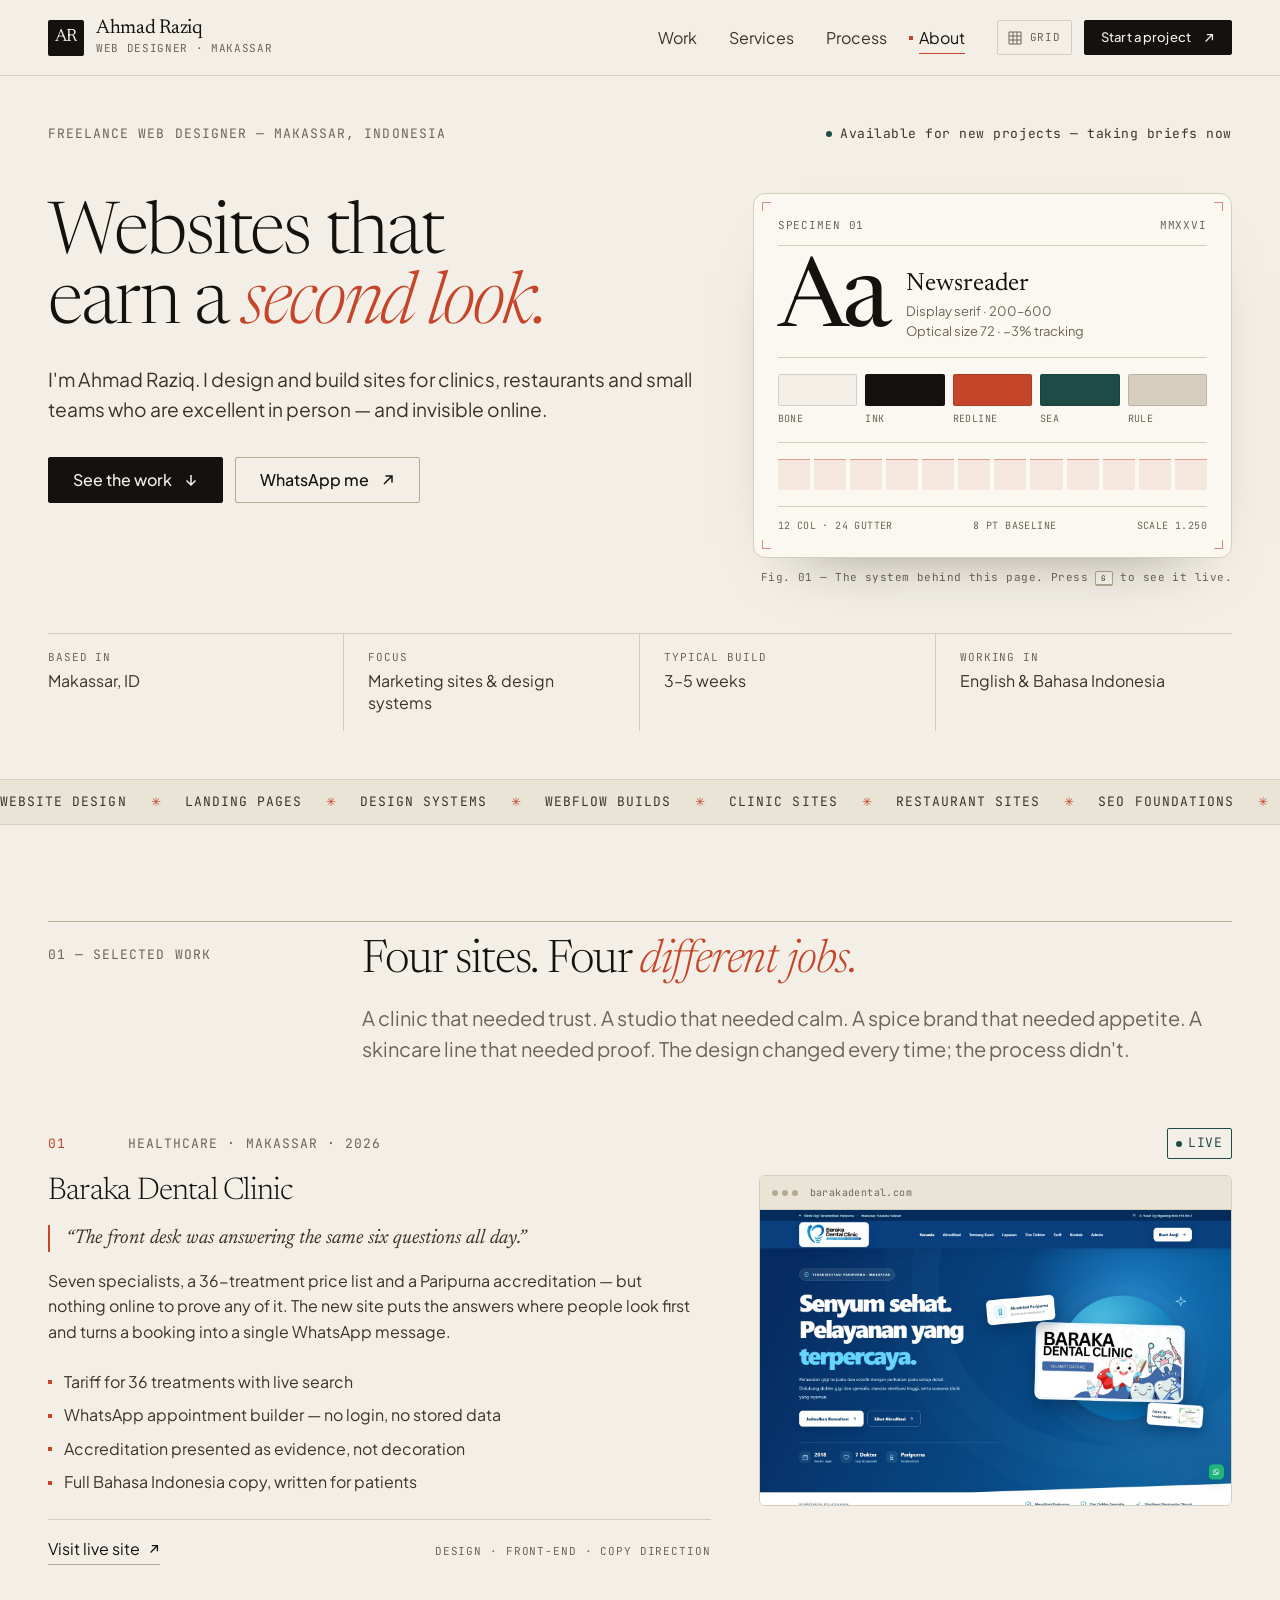
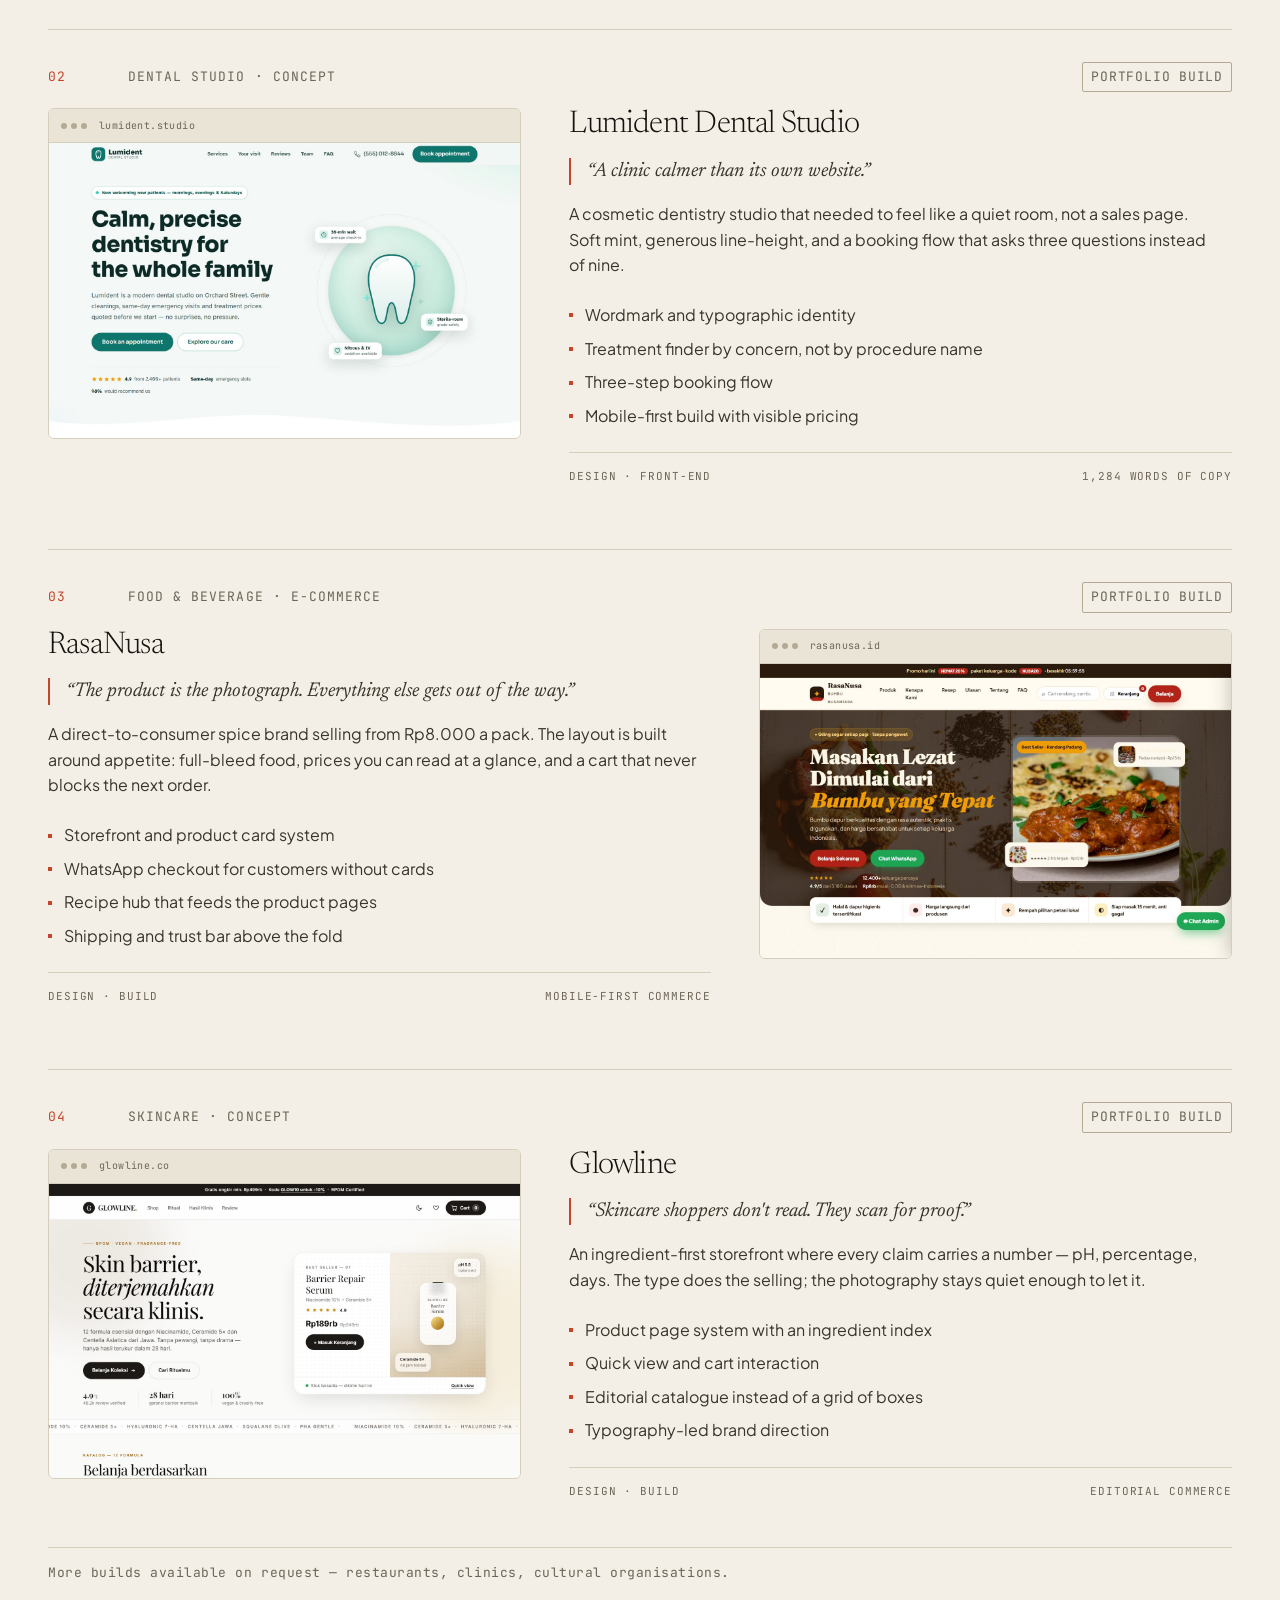
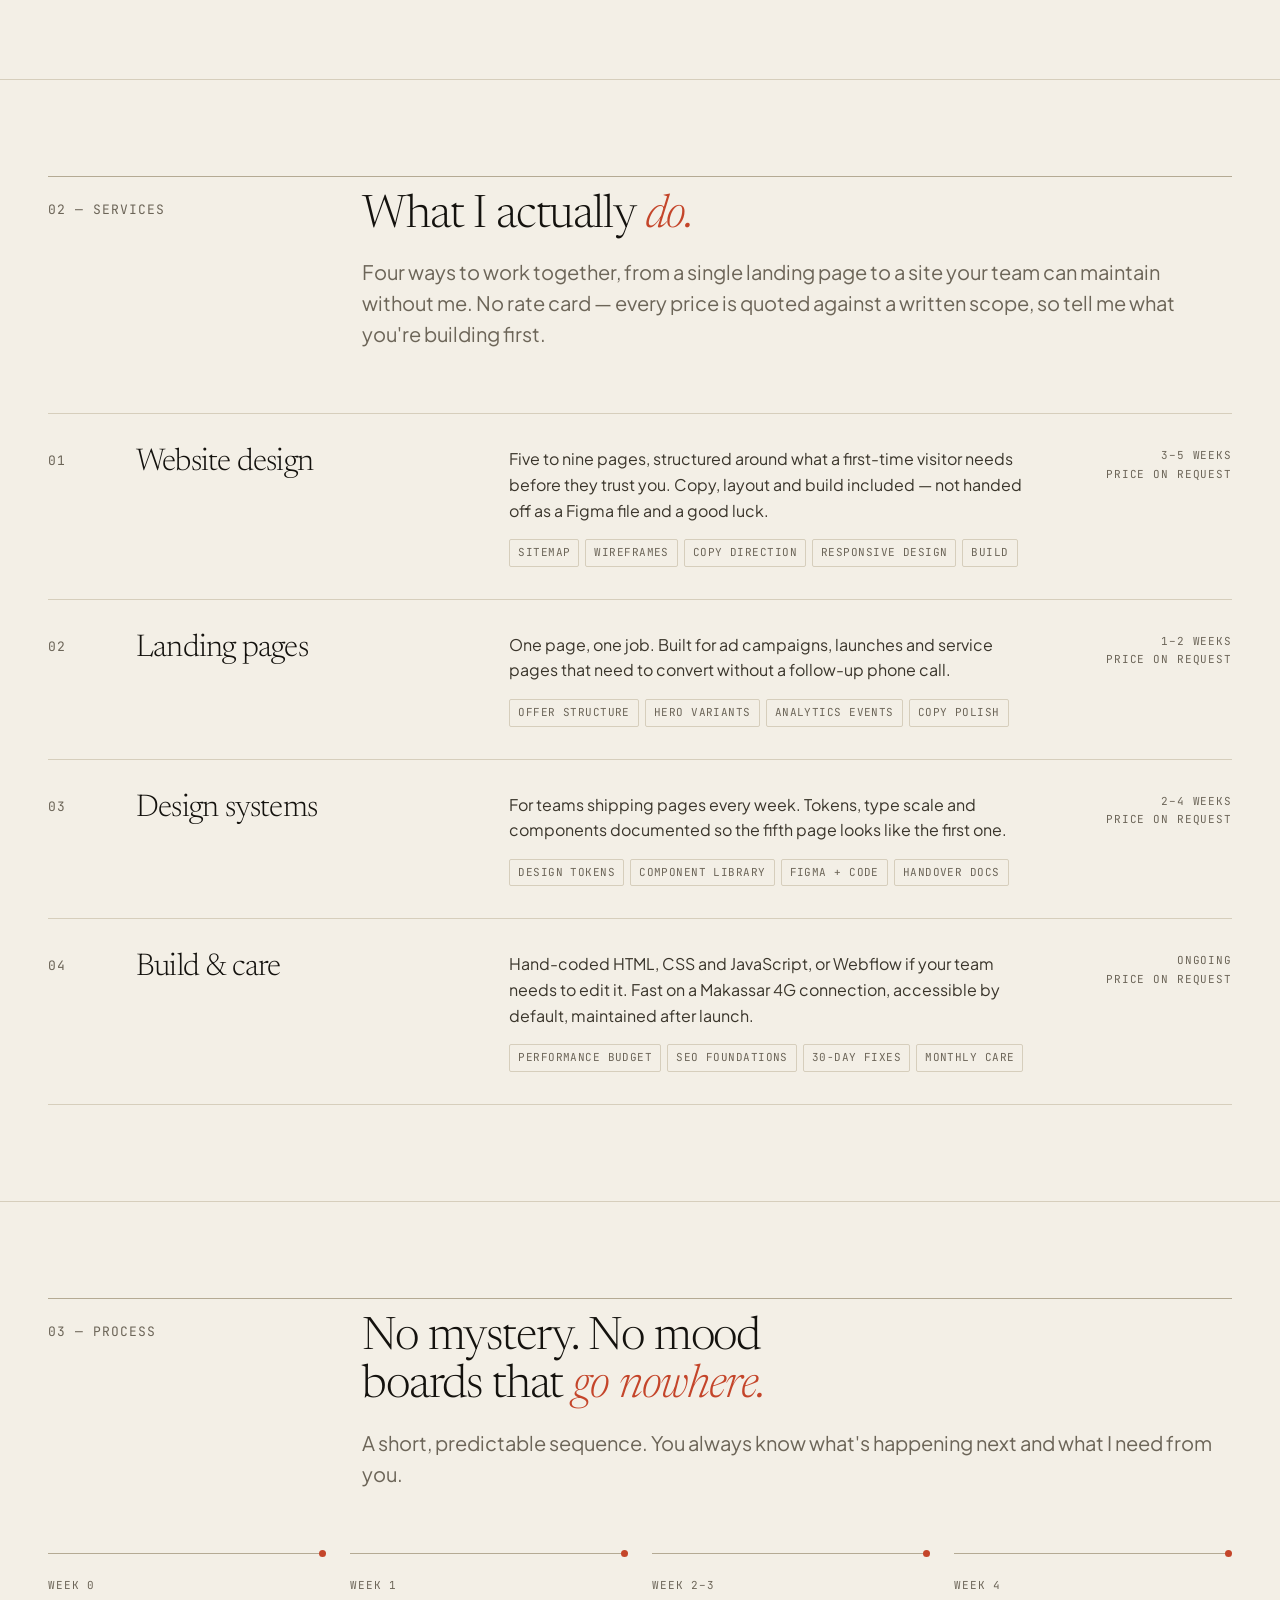
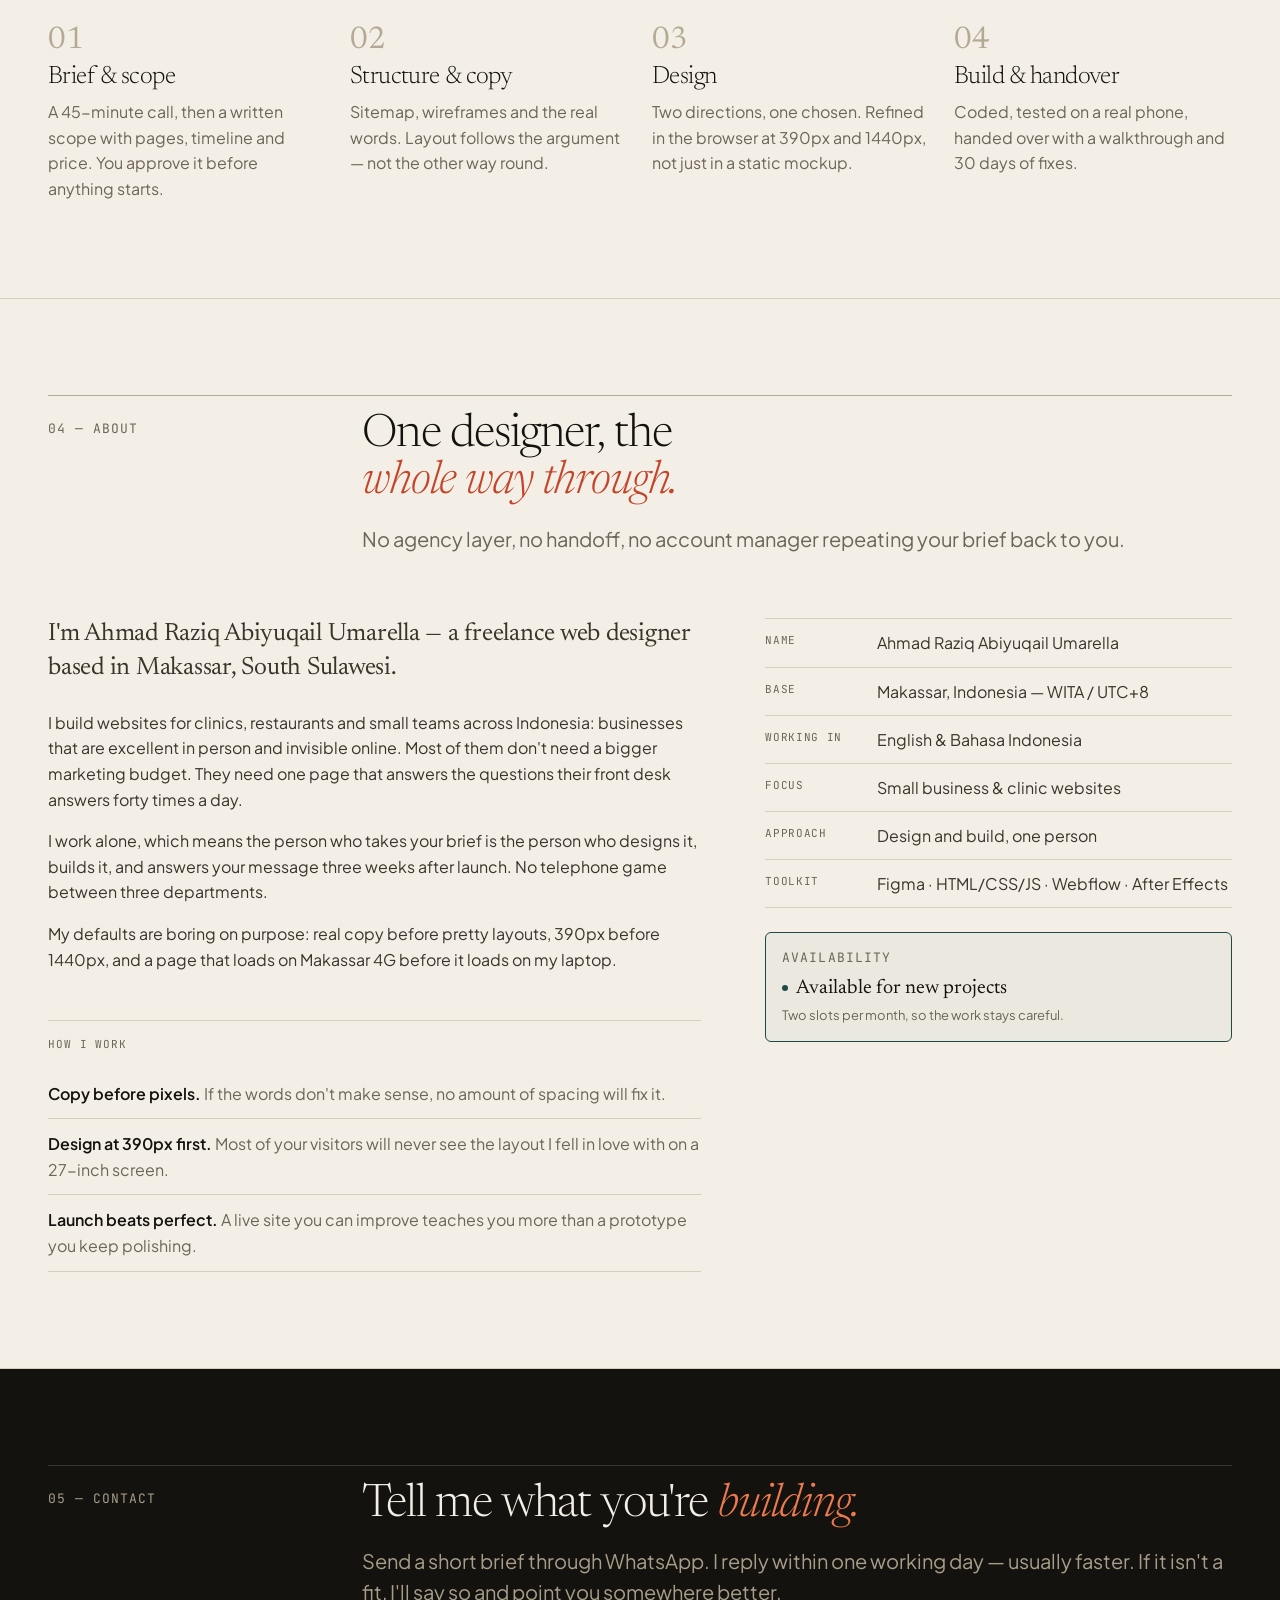
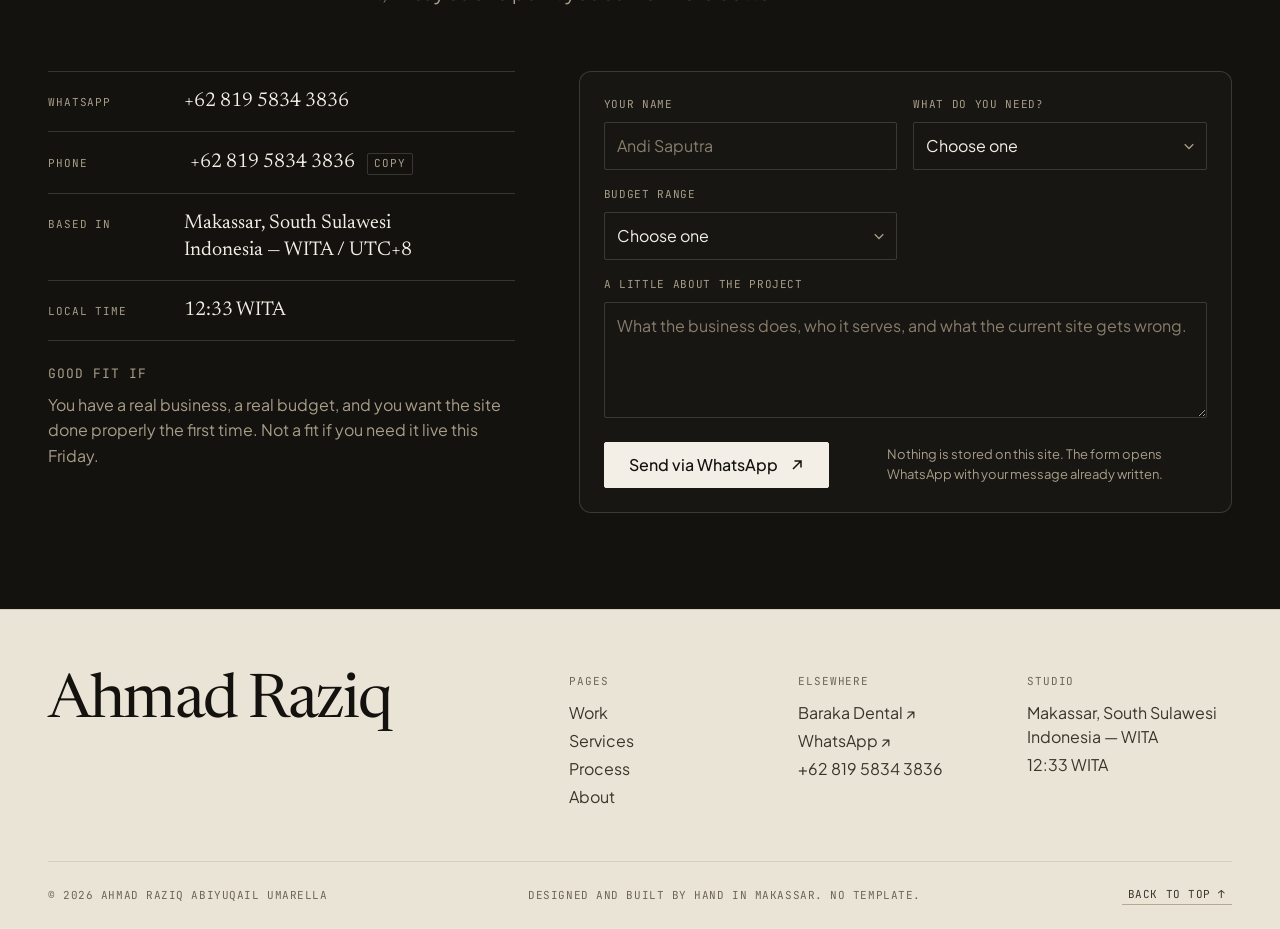
==== index.html @ 5aee5ecf "Portfolio: specimen-sheet site for Ahmad Raziq" ====
<!doctype html>
<html lang="en" class="no-js">
<head>
<meta charset="utf-8">
<meta name="viewport" content="width=device-width, initial-scale=1">
<title>Ahmad Raziq — Freelance Web Designer, Makassar</title>
<meta name="description" content="Ahmad Raziq Abiyuqail Umarella is a freelance web designer in Makassar, Indonesia. Considered websites for clinics, restaurants and small teams — designed and built by one person.">
<meta name="author" content="Ahmad Raziq Abiyuqail Umarella">
<meta name="theme-color" content="#F3EFE6">
<link rel="canonical" href="https://ahmadraziq.design/">

<meta property="og:type" content="website">
<meta property="og:title" content="Ahmad Raziq — Freelance Web Designer, Makassar">
<meta property="og:description" content="Websites that earn a second look. Designed and built in Makassar, Indonesia.">
<meta property="og:image" content="assets/baraka.jpg">
<meta property="og:locale" content="en_US">
<meta name="twitter:card" content="summary_large_image">

<link rel="icon" href="data:image/svg+xml,%3Csvg xmlns='http://www.w3.org/2000/svg' viewBox='0 0 32 32'%3E%3Crect width='32' height='32' fill='%2314120E'/%3E%3Ctext x='16' y='22' font-family='Georgia,serif' font-size='16' fill='%23F3EFE6' text-anchor='middle'%3EAR%3C/text%3E%3C/svg%3E">

<link rel="preconnect" href="https://fonts.googleapis.com">
<link rel="preconnect" href="https://fonts.gstatic.com" crossorigin>
<link href="https://fonts.googleapis.com/css2?family=JetBrains+Mono:wght@400;500&family=Newsreader:ital,opsz,wght@0,6..72,200..600;1,6..72,200..500&family=Plus+Jakarta+Sans:wght@300;400;500;600;700&display=swap" rel="stylesheet">
<link rel="stylesheet" href="styles.css">
<script>document.documentElement.classList.replace('no-js','js');</script>
</head>
<body>

<a class="skip" href="#main">Skip to content</a>

<div class="progress" aria-hidden="true"><span data-progress></span></div>

<header class="site-header" data-header>
  <div class="wrap header__inner">
    <a class="brand" href="#top" aria-label="Ahmad Raziq — back to top">
      <span class="brand__mark" aria-hidden="true">AR</span>
      <span class="brand__text">
        <span class="brand__name">Ahmad Raziq</span>
        <span class="brand__role">Web designer · Makassar</span>
      </span>
    </a>

    <nav class="nav" aria-label="Primary">
      <a href="#work">Work</a>
      <a href="#services">Services</a>
      <a href="#process">Process</a>
      <a href="#about">About</a>
    </nav>

    <div class="header__actions">
      <button class="grid-toggle" type="button" data-grid-toggle aria-pressed="false" title="Show the layout grid (G)">
        <svg width="14" height="14" viewBox="0 0 14 14" aria-hidden="true">
          <path d="M1 1h12v12H1zM5 1v12M9 1v12M1 5h12M1 9h12" fill="none" stroke="currentColor" stroke-width="1"/>
        </svg>
        <span>Grid</span>
      </button>
      <a class="btn btn--sm" href="#contact">Start a project
        <svg class="arw" width="12" height="12" viewBox="0 0 14 14" aria-hidden="true"><path d="M3 11 11 3M4.5 3H11v6.5" fill="none" stroke="currentColor" stroke-width="1.5"/></svg>
      </a>
      <button class="menu-btn" type="button" data-menu-toggle aria-expanded="false" aria-controls="menu">
        <span class="menu-btn__lines" aria-hidden="true"><i></i><i></i></span>
        <span class="menu-btn__label">Menu</span>
      </button>
    </div>
  </div>
</header>

<div class="menu" id="menu" data-menu>
  <div class="menu__inner wrap">
    <p class="mono menu__eyebrow">Navigation</p>
    <nav class="menu__nav" aria-label="Mobile">
      <a href="#work"><span class="mono">01</span>Work</a>
      <a href="#services"><span class="mono">02</span>Services</a>
      <a href="#process"><span class="mono">03</span>Process</a>
      <a href="#about"><span class="mono">04</span>About</a>
      <a href="#contact"><span class="mono">05</span>Contact</a>
    </nav>
    <div class="menu__foot">
      <div>
        <p class="mono">Based in</p>
        <p>Makassar, South Sulawesi<br>Indonesia — WITA / UTC+8</p>
      </div>
      <div>
        <p class="mono">WhatsApp</p>
        <a href="https://wa.me/6281958343836" target="_blank" rel="noopener">+62 819 5834 3836</a>
      </div>
    </div>
  </div>
</div>

<main id="main">

  <!-- HERO -->
  <section class="hero" id="top">
    <div class="wrap">
      <div class="hero__top">
        <p class="mono">Freelance web designer — Makassar, Indonesia</p>
        <p class="status"><span class="status__dot" aria-hidden="true"></span>Available for new projects — taking briefs now</p>
      </div>

      <div class="hero__grid">
        <div class="hero__copy">
          <h1>Websites that earn a <em>second look.</em></h1>
          <p class="lead">I'm Ahmad Raziq. I design and build sites for clinics, restaurants and small teams who are excellent in person — and invisible online.</p>
          <div class="hero__actions">
            <a class="btn" href="#work">See the work
              <svg class="arw" width="14" height="14" viewBox="0 0 14 14" aria-hidden="true"><path d="M7 2v10M2.5 7.5 7 12l4.5-4.5" fill="none" stroke="currentColor" stroke-width="1.5"/></svg>
            </a>
            <a class="btn btn--ghost" href="https://wa.me/6281958343836" target="_blank" rel="noopener">
              WhatsApp me
              <svg class="arw" width="14" height="14" viewBox="0 0 14 14" aria-hidden="true"><path d="M3 11 11 3M4.5 3H11v6.5" fill="none" stroke="currentColor" stroke-width="1.5"/></svg>
            </a>
          </div>
        </div>

        <div class="hero__plate">
          <figure class="plate" aria-label="Type, colour and grid specimen from this page">
            <span class="plate__cross plate__cross--tl" aria-hidden="true"></span>
            <span class="plate__cross plate__cross--tr" aria-hidden="true"></span>
            <span class="plate__cross plate__cross--bl" aria-hidden="true"></span>
            <span class="plate__cross plate__cross--br" aria-hidden="true"></span>

            <div class="plate__head">
              <span class="mono">Specimen 01</span>
              <span class="mono">MMXXVI</span>
            </div>

            <div class="plate__aa">
              <span class="plate__letter" aria-hidden="true">Aa</span>
              <div class="plate__aa-meta">
                <p class="plate__face">Newsreader</p>
                <p class="plate__note">Display serif · 200–600<br>Optical size 72 · −3% tracking</p>
              </div>
            </div>

            <ul class="plate__swatches">
              <li style="--sw:#F3EFE6"><span class="plate__chip"></span><span class="mono">Bone</span></li>
              <li style="--sw:#14120E"><span class="plate__chip"></span><span class="mono">Ink</span></li>
              <li style="--sw:#C4452A"><span class="plate__chip"></span><span class="mono">Redline</span></li>
              <li style="--sw:#1E4B45"><span class="plate__chip"></span><span class="mono">Sea</span></li>
              <li style="--sw:#D6CEBC"><span class="plate__chip"></span><span class="mono">Rule</span></li>
            </ul>

            <div class="plate__grid" aria-hidden="true">
              <i></i><i></i><i></i><i></i><i></i><i></i><i></i><i></i><i></i><i></i><i></i><i></i>
            </div>

            <div class="plate__foot mono">
              <span>12 col · 24 gutter</span>
              <span>8 pt baseline</span>
              <span>Scale 1.250</span>
            </div>
          </figure>
          <p class="plate__caption mono">Fig. 01 — The system behind this page. Press <kbd>G</kbd> to see it live.</p>
        </div>
      </div>

      <dl class="facts">
        <div class="fact"><dt class="mono">Based in</dt><dd>Makassar, ID</dd></div>
        <div class="fact"><dt class="mono">Focus</dt><dd>Marketing sites &amp; design systems</dd></div>
        <div class="fact"><dt class="mono">Typical build</dt><dd>3–5 weeks</dd></div>
        <div class="fact"><dt class="mono">Working in</dt><dd>English &amp; Bahasa Indonesia</dd></div>
      </dl>
    </div>
  </section>

  <!-- TICKER -->
  <div class="ticker" aria-hidden="true">
    <div class="ticker__track">
      <span class="ticker__group">
        <i>Website design</i><b>✳</b><i>Landing pages</i><b>✳</b><i>Design systems</i><b>✳</b><i>Webflow builds</i><b>✳</b><i>Clinic sites</i><b>✳</b><i>Restaurant sites</i><b>✳</b><i>SEO foundations</i><b>✳</b><i>Copy direction</i><b>✳</b>
      </span>
      <span class="ticker__group">
        <i>Website design</i><b>✳</b><i>Landing pages</i><b>✳</b><i>Design systems</i><b>✳</b><i>Webflow builds</i><b>✳</b><i>Clinic sites</i><b>✳</b><i>Restaurant sites</i><b>✳</b><i>SEO foundations</i><b>✳</b><i>Copy direction</i><b>✳</b>
      </span>
    </div>
  </div>

  <!-- WORK -->
  <section class="sec" id="work">
    <div class="wrap">
      <header class="sec-head" data-reveal>
        <p class="mono sec-head__label">01 — Selected work</p>
        <div class="sec-head__body">
          <h2>Four sites. Four <em>different jobs.</em></h2>
          <p class="lead lead--sm">A clinic that needed trust. A studio that needed calm. A spice brand that needed appetite. A skincare line that needed proof. The design changed every time; the process didn't.</p>
        </div>
      </header>

      <div class="cases">

        <article class="case" data-reveal>
          <div class="case__meta">
            <span class="mono">01</span>
            <span class="mono">Healthcare · Makassar · 2026</span>
            <span class="chip chip--live">Live</span>
          </div>
          <div class="case__body">
            <div class="case__text">
              <h3>Baraka Dental Clinic</h3>
              <p class="case__hook">“The front desk was answering the same six questions all day.”</p>
              <p>Seven specialists, a 36-treatment price list and a Paripurna accreditation — but nothing online to prove any of it. The new site puts the answers where people look first and turns a booking into a single WhatsApp message.</p>
              <ul class="deliverables">
                <li>Tariff for 36 treatments with live search</li>
                <li>WhatsApp appointment builder — no login, no stored data</li>
                <li>Accreditation presented as evidence, not decoration</li>
                <li>Full Bahasa Indonesia copy, written for patients</li>
              </ul>
              <div class="case__foot">
                <a class="link" href="https://barakadental.com" target="_blank" rel="noopener">Visit live site
                  <svg class="arw" width="12" height="12" viewBox="0 0 14 14" aria-hidden="true"><path d="M3 11 11 3M4.5 3H11v6.5" fill="none" stroke="currentColor" stroke-width="1.5"/></svg>
                </a>
                <span class="mono">Design · Front-end · Copy direction</span>
              </div>
            </div>
            <figure class="frame">
              <div class="frame__bar" aria-hidden="true">
                <span class="frame__dots"><i></i><i></i><i></i></span>
                <span class="frame__url mono">barakadental.com</span>
              </div>
              <img src="assets/baraka.jpg" width="1440" height="900" alt="Homepage of Baraka Dental Clinic: deep blue hero with the headline 'Senyum sehat. Pelayanan yang terpercaya.'" loading="eager" decoding="async">
            </figure>
          </div>
        </article>

        <article class="case case--flip" data-reveal>
          <div class="case__meta">
            <span class="mono">02</span>
            <span class="mono">Dental studio · Concept</span>
            <span class="chip">Portfolio build</span>
          </div>
          <div class="case__body">
            <div class="case__text">
              <h3>Lumident Dental Studio</h3>
              <p class="case__hook">“A clinic calmer than its own website.”</p>
              <p>A cosmetic dentistry studio that needed to feel like a quiet room, not a sales page. Soft mint, generous line-height, and a booking flow that asks three questions instead of nine.</p>
              <ul class="deliverables">
                <li>Wordmark and typographic identity</li>
                <li>Treatment finder by concern, not by procedure name</li>
                <li>Three-step booking flow</li>
                <li>Mobile-first build with visible pricing</li>
              </ul>
              <div class="case__foot">
                <span class="mono">Design · Front-end</span>
                <span class="mono">1,284 words of copy</span>
              </div>
            </div>
            <figure class="frame">
              <div class="frame__bar" aria-hidden="true">
                <span class="frame__dots"><i></i><i></i><i></i></span>
                <span class="frame__url mono">lumident.studio</span>
              </div>
              <img src="assets/lumident.jpg" width="1440" height="900" alt="Lumident Dental Studio homepage in mint green with the headline 'Calm, precise dentistry for the whole family'." loading="lazy" decoding="async">
            </figure>
          </div>
        </article>

        <article class="case" data-reveal>
          <div class="case__meta">
            <span class="mono">03</span>
            <span class="mono">Food &amp; beverage · E-commerce</span>
            <span class="chip">Portfolio build</span>
          </div>
          <div class="case__body">
            <div class="case__text">
              <h3>RasaNusa</h3>
              <p class="case__hook">“The product is the photograph. Everything else gets out of the way.”</p>
              <p>A direct-to-consumer spice brand selling from Rp8.000 a pack. The layout is built around appetite: full-bleed food, prices you can read at a glance, and a cart that never blocks the next order.</p>
              <ul class="deliverables">
                <li>Storefront and product card system</li>
                <li>WhatsApp checkout for customers without cards</li>
                <li>Recipe hub that feeds the product pages</li>
                <li>Shipping and trust bar above the fold</li>
              </ul>
              <div class="case__foot">
                <span class="mono">Design · Build</span>
                <span class="mono">Mobile-first commerce</span>
              </div>
            </div>
            <figure class="frame">
              <div class="frame__bar" aria-hidden="true">
                <span class="frame__dots"><i></i><i></i><i></i></span>
                <span class="frame__url mono">rasanusa.id</span>
              </div>
              <img src="assets/rasanusa.jpg" width="1440" height="900" alt="RasaNusa storefront with a dark food photograph, serif headline and warm amber accents." loading="lazy" decoding="async">
            </figure>
          </div>
        </article>

        <article class="case case--flip" data-reveal>
          <div class="case__meta">
            <span class="mono">04</span>
            <span class="mono">Skincare · Concept</span>
            <span class="chip">Portfolio build</span>
          </div>
          <div class="case__body">
            <div class="case__text">
              <h3>Glowline</h3>
              <p class="case__hook">“Skincare shoppers don't read. They scan for proof.”</p>
              <p>An ingredient-first storefront where every claim carries a number — pH, percentage, days. The type does the selling; the photography stays quiet enough to let it.</p>
              <ul class="deliverables">
                <li>Product page system with an ingredient index</li>
                <li>Quick view and cart interaction</li>
                <li>Editorial catalogue instead of a grid of boxes</li>
                <li>Typography-led brand direction</li>
              </ul>
              <div class="case__foot">
                <span class="mono">Design · Build</span>
                <span class="mono">Editorial commerce</span>
              </div>
            </div>
            <figure class="frame">
              <div class="frame__bar" aria-hidden="true">
                <span class="frame__dots"><i></i><i></i><i></i></span>
                <span class="frame__url mono">glowline.co</span>
              </div>
              <img src="assets/glowline.jpg" width="1440" height="900" alt="Glowline skincare homepage on a cream background with a large serif headline and a product card." loading="lazy" decoding="async">
            </figure>
          </div>
        </article>

      </div>

      <p class="more-note mono" data-reveal>More builds available on request — restaurants, clinics, cultural organisations.</p>
    </div>
  </section>

  <!-- SERVICES -->
  <section class="sec" id="services">
    <div class="wrap">
      <header class="sec-head" data-reveal>
        <p class="mono sec-head__label">02 — Services</p>
        <div class="sec-head__body">
          <h2>What I actually <em>do.</em></h2>
          <p class="lead lead--sm">Four ways to work together, from a single landing page to a site your team can maintain without me. No rate card — every price is quoted against a written scope, so tell me what you're building first.</p>
        </div>
      </header>

      <div class="services">
        <article class="service" data-reveal>
          <span class="service__num mono">01</span>
          <h3 class="service__title">Website design</h3>
          <div class="service__body">
            <p>Five to nine pages, structured around what a first-time visitor needs before they trust you. Copy, layout and build included — not handed off as a Figma file and a good luck.</p>
            <ul class="tags"><li>Sitemap</li><li>Wireframes</li><li>Copy direction</li><li>Responsive design</li><li>Build</li></ul>
          </div>
          <p class="service__meta mono">3–5 weeks<br>Price on request</p>
        </article>

        <article class="service" data-reveal>
          <span class="service__num mono">02</span>
          <h3 class="service__title">Landing pages</h3>
          <div class="service__body">
            <p>One page, one job. Built for ad campaigns, launches and service pages that need to convert without a follow-up phone call.</p>
            <ul class="tags"><li>Offer structure</li><li>Hero variants</li><li>Analytics events</li><li>Copy polish</li></ul>
          </div>
          <p class="service__meta mono">1–2 weeks<br>Price on request</p>
        </article>

        <article class="service" data-reveal>
          <span class="service__num mono">03</span>
          <h3 class="service__title">Design systems</h3>
          <div class="service__body">
            <p>For teams shipping pages every week. Tokens, type scale and components documented so the fifth page looks like the first one.</p>
            <ul class="tags"><li>Design tokens</li><li>Component library</li><li>Figma + code</li><li>Handover docs</li></ul>
          </div>
          <p class="service__meta mono">2–4 weeks<br>Price on request</p>
        </article>

        <article class="service" data-reveal>
          <span class="service__num mono">04</span>
          <h3 class="service__title">Build &amp; care</h3>
          <div class="service__body">
            <p>Hand-coded HTML, CSS and JavaScript, or Webflow if your team needs to edit it. Fast on a Makassar 4G connection, accessible by default, maintained after launch.</p>
            <ul class="tags"><li>Performance budget</li><li>SEO foundations</li><li>30-day fixes</li><li>Monthly care</li></ul>
          </div>
          <p class="service__meta mono">Ongoing<br>Price on request</p>
        </article>
      </div>
    </div>
  </section>

  <!-- PROCESS -->
  <section class="sec" id="process">
    <div class="wrap">
      <header class="sec-head" data-reveal>
        <p class="mono sec-head__label">03 — Process</p>
        <div class="sec-head__body">
          <h2>No mystery. No mood boards that <em>go nowhere.</em></h2>
          <p class="lead lead--sm">A short, predictable sequence. You always know what's happening next and what I need from you.</p>
        </div>
      </header>

      <ol class="steps">
        <li class="step" data-reveal>
          <div class="step__top"><span class="mono">Week 0</span><span class="step__dot" aria-hidden="true"></span></div>
          <span class="step__num" aria-hidden="true">01</span>
          <h3>Brief &amp; scope</h3>
          <p>A 45-minute call, then a written scope with pages, timeline and price. You approve it before anything starts.</p>
        </li>
        <li class="step" data-reveal>
          <div class="step__top"><span class="mono">Week 1</span><span class="step__dot" aria-hidden="true"></span></div>
          <span class="step__num" aria-hidden="true">02</span>
          <h3>Structure &amp; copy</h3>
          <p>Sitemap, wireframes and the real words. Layout follows the argument — not the other way round.</p>
        </li>
        <li class="step" data-reveal>
          <div class="step__top"><span class="mono">Week 2–3</span><span class="step__dot" aria-hidden="true"></span></div>
          <span class="step__num" aria-hidden="true">03</span>
          <h3>Design</h3>
          <p>Two directions, one chosen. Refined in the browser at 390px and 1440px, not just in a static mockup.</p>
        </li>
        <li class="step" data-reveal>
          <div class="step__top"><span class="mono">Week 4</span><span class="step__dot" aria-hidden="true"></span></div>
          <span class="step__num" aria-hidden="true">04</span>
          <h3>Build &amp; handover</h3>
          <p>Coded, tested on a real phone, handed over with a walkthrough and 30 days of fixes.</p>
        </li>
      </ol>
    </div>
  </section>

  <!-- ABOUT -->
  <section class="sec" id="about">
    <div class="wrap">
      <header class="sec-head" data-reveal>
        <p class="mono sec-head__label">04 — About</p>
        <div class="sec-head__body">
          <h2>One designer, the <em>whole way through.</em></h2>
          <p class="lead lead--sm">No agency layer, no handoff, no account manager repeating your brief back to you.</p>
        </div>
      </header>

      <div class="about">
        <div class="about__main" data-reveal>
          <p class="about__lead">I'm Ahmad Raziq Abiyuqail Umarella — a freelance web designer based in Makassar, South Sulawesi.</p>
          <p>I build websites for clinics, restaurants and small teams across Indonesia: businesses that are excellent in person and invisible online. Most of them don't need a bigger marketing budget. They need one page that answers the questions their front desk answers forty times a day.</p>
          <p>I work alone, which means the person who takes your brief is the person who designs it, builds it, and answers your message three weeks after launch. No telephone game between three departments.</p>
          <p>My defaults are boring on purpose: real copy before pretty layouts, 390px before 1440px, and a page that loads on Makassar 4G before it loads on my laptop.</p>

          <div class="principles">
            <h3 class="mono">How I work</h3>
            <ol>
              <li><strong>Copy before pixels.</strong> If the words don't make sense, no amount of spacing will fix it.</li>
              <li><strong>Design at 390px first.</strong> Most of your visitors will never see the layout I fell in love with on a 27-inch screen.</li>
              <li><strong>Launch beats perfect.</strong> A live site you can improve teaches you more than a prototype you keep polishing.</li>
            </ol>
          </div>
        </div>

        <aside class="about__side" data-reveal>
          <dl class="specs">
            <div><dt class="mono">Name</dt><dd>Ahmad Raziq Abiyuqail Umarella</dd></div>
            <div><dt class="mono">Base</dt><dd>Makassar, Indonesia — WITA / UTC+8</dd></div>
            <div><dt class="mono">Working in</dt><dd>English &amp; Bahasa Indonesia</dd></div>
            <div><dt class="mono">Focus</dt><dd>Small business &amp; clinic websites</dd></div>
            <div><dt class="mono">Approach</dt><dd>Design and build, one person</dd></div>
            <div><dt class="mono">Toolkit</dt><dd>Figma · HTML/CSS/JS · Webflow · After Effects</dd></div>
          </dl>
          <div class="availability">
            <p class="mono">Availability</p>
            <p class="availability__value"><span class="status__dot" aria-hidden="true"></span>Available for new projects</p>
            <p class="availability__meta">Two slots per month, so the work stays careful.</p>
          </div>
        </aside>
      </div>
    </div>
  </section>

  <!-- CONTACT -->
  <section class="sec contact" id="contact">
    <div class="wrap">
      <header class="sec-head sec-head--dark" data-reveal>
        <p class="mono sec-head__label">05 — Contact</p>
        <div class="sec-head__body">
          <h2>Tell me what you're <em>building.</em></h2>
          <p class="lead lead--sm">Send a short brief through WhatsApp. I reply within one working day — usually faster. If it isn't a fit, I'll say so and point you somewhere better.</p>
        </div>
      </header>

      <div class="contact__grid">
        <div class="contact__details" data-reveal>
          <ul class="contact-list">
            <li>
              <span class="mono">WhatsApp</span>
              <a href="https://wa.me/6281958343836" target="_blank" rel="noopener">+62 819 5834 3836</a>
            </li>
            <li>
              <span class="mono">Phone</span>
              <button class="copy-btn" type="button" data-copy="+6281958343836">
                +62 819 5834 3836
                <span class="copy-btn__hint mono" data-copy-hint>Copy</span>
              </button>
            </li>
            <li>
              <span class="mono">Based in</span>
              <p>Makassar, South Sulawesi<br>Indonesia — WITA / UTC+8</p>
            </li>
            <li>
              <span class="mono">Local time</span>
              <p data-clock>—</p>
            </li>
          </ul>

          <div class="contact__note">
            <p class="mono">Good fit if</p>
            <p>You have a real business, a real budget, and you want the site done properly the first time. Not a fit if you need it live this Friday.</p>
          </div>
        </div>

        <form class="form" data-form novalidate data-reveal>
          <div class="field">
            <label for="name">Your name</label>
            <input id="name" name="name" type="text" autocomplete="name" placeholder="Andi Saputra" required>
          </div>

          <div class="field">
            <label for="type">What do you need?</label>
            <div class="select-wrap">
              <select id="type" name="type" required>
                <option value="" selected disabled>Choose one</option>
                <option>Marketing website</option>
                <option>Landing page</option>
                <option>Design system</option>
                <option>Build from a Figma file</option>
                <option>Something else</option>
              </select>
              <svg class="select-wrap__arw" width="12" height="12" viewBox="0 0 14 14" aria-hidden="true"><path d="M2 5l5 5 5-5" fill="none" stroke="currentColor" stroke-width="1.5"/></svg>
            </div>
          </div>

          <div class="field">
            <label for="budget">Budget range</label>
            <div class="select-wrap">
              <select id="budget" name="budget" required>
                <option value="" selected disabled>Choose one</option>
                <option>Under Rp 3 juta</option>
                <option>Rp 3–8 juta</option>
                <option>Rp 8–15 juta</option>
                <option>Rp 15 juta +</option>
                <option>Not sure yet</option>
              </select>
              <svg class="select-wrap__arw" width="12" height="12" viewBox="0 0 14 14" aria-hidden="true"><path d="M2 5l5 5 5-5" fill="none" stroke="currentColor" stroke-width="1.5"/></svg>
            </div>
          </div>

          <div class="field field--wide">
            <label for="message">A little about the project</label>
            <textarea id="message" name="message" rows="4" placeholder="What the business does, who it serves, and what the current site gets wrong." required></textarea>
          </div>

          <div class="form__foot field--wide">
            <button class="btn btn--light" type="submit">Send via WhatsApp
              <svg class="arw" width="14" height="14" viewBox="0 0 14 14" aria-hidden="true"><path d="M3 11 11 3M4.5 3H11v6.5" fill="none" stroke="currentColor" stroke-width="1.5"/></svg>
            </button>
            <p class="form__note">Nothing is stored on this site. The form opens WhatsApp with your message already written.</p>
          </div>

          <p class="form__status mono" role="status" aria-live="polite" data-form-status></p>
        </form>
      </div>
    </div>
  </section>

</main>

<footer class="site-footer">
  <div class="wrap">
    <div class="footer__top">
      <p class="footer__mark">Ahmad Raziq</p>
      <div class="footer__nav">
        <div>
          <p class="mono">Pages</p>
          <a href="#work">Work</a>
          <a href="#services">Services</a>
          <a href="#process">Process</a>
          <a href="#about">About</a>
        </div>
        <div>
          <p class="mono">Elsewhere</p>
          <a href="https://barakadental.com" target="_blank" rel="noopener">Baraka Dental ↗</a>
          <a href="https://wa.me/6281958343836" target="_blank" rel="noopener">WhatsApp ↗</a>
          <a href="tel:+6281958343836">+62 819 5834 3836</a>
        </div>
        <div>
          <p class="mono">Studio</p>
          <p>Makassar, South Sulawesi<br>Indonesia — WITA</p>
          <p data-clock>—</p>
        </div>
      </div>
    </div>
    <div class="footer__bottom">
      <p class="mono">© 2026 Ahmad Raziq Abiyuqail Umarella</p>
      <p class="mono">Designed and built by hand in Makassar. No template.</p>
      <button class="to-top mono" type="button" data-top>Back to top ↑</button>
    </div>
  </div>
</footer>

<button class="grid-badge" type="button" data-grid-toggle aria-pressed="false" hidden>
  Grid on — press G to hide
</button>

<div class="grid-overlay" data-grid-overlay data-on="false" aria-hidden="true">
  <div class="grid-overlay__cols"><i></i><i></i><i></i><i></i><i></i><i></i><i></i><i></i><i></i><i></i><i></i><i></i></div>
  <div class="grid-overlay__baseline"></div>
</div>

<script src="main.js" defer></script>
</body>
</html>
---- styles.css ----
/* ==========================================================================
   Ahmad Raziq — Portfolio
   Art direction: "specimen sheet" — print editorial + measurable screen craft.
   Palette: bone paper, warm ink, redline vermillion, Makassar sea.
   Type: Newsreader (display) / Plus Jakarta Sans (text) / JetBrains Mono (labels)
   Scale: 1.250 · Spacing: 4 8 12 16 24 32 48 64 96 · Radius: 2 6 12
   ========================================================================== */

/* ---------- 1. Tokens ---------- */
:root {
  /* surfaces */
  --surface: #F3EFE6;
  --surface-deep: #EAE4D6;
  --surface-raised: #FBF8F1;
  --ink-surface: #14120E;

  /* text */
  --text: #14120E;
  --text-soft: #3A352B;
  --text-muted: #6C6558;
  --text-on-ink: #F3EFE6;
  --text-muted-ink: #A79D89;

  /* lines */
  --border: #D6CEBC;
  --border-strong: #B4AA94;
  --border-ink: rgba(243, 239, 230, 0.16);

  /* accents */
  --accent: #C4452A;
  --accent-ink: #EE7A4F;
  --teal: #1E4B45;

  /* type */
  --display: "Newsreader", "Iowan Old Style", Georgia, serif;
  --sans: "Plus Jakarta Sans", "Segoe UI", Helvetica, Arial, sans-serif;
  --mono: "JetBrains Mono", ui-monospace, "SFMono-Regular", Consolas, monospace;

  --fs-13: 0.8125rem;
  --fs-16: 1rem;
  --fs-20: 1.25rem;
  --fs-25: 1.5625rem;
  --fs-31: 1.953rem;
  --fs-39: 2.441rem;
  --fs-49: 3.052rem;
  --fs-61: 3.815rem;
  --fs-76: 4.75rem;

  /* geometry */
  --r1: 2px;
  --r2: 6px;
  --r3: 12px;
  --wrap: 1280px;
  --gut: clamp(16px, 4vw, 48px);
  --header: 76px;
}

/* ---------- 2. Reset ---------- */
*, *::before, *::after { box-sizing: border-box; }
* { margin: 0; }

html {
  -webkit-text-size-adjust: 100%;
  scroll-behavior: smooth;
  background: var(--surface);
}

body {
  font-family: var(--sans);
  font-size: var(--fs-16);
  font-weight: 400;
  line-height: 1.6;
  color: var(--text);
  background: var(--surface);
  -webkit-font-smoothing: antialiased;
  text-rendering: optimizeLegibility;
  overflow-x: hidden;
}

img, svg { display: block; max-width: 100%; }
img { height: auto; }
button, input, select, textarea { font: inherit; color: inherit; }
button { background: none; border: 0; cursor: pointer; }
a { color: inherit; text-decoration: none; }
ul, ol { list-style: none; padding: 0; }
strong { font-weight: 600; }
em { font-style: italic; }

::selection { background: var(--accent); color: var(--surface); }

:focus-visible {
  outline: 2px solid var(--teal);
  outline-offset: 3px;
  border-radius: var(--r1);
}

.skip {
  position: fixed;
  top: 8px;
  left: 8px;
  z-index: 200;
  padding: 12px 16px;
  background: var(--text);
  color: var(--surface);
  font-size: var(--fs-13);
  border-radius: var(--r1);
  transform: translateY(-200%);
  transition: transform 180ms ease;
}
.skip:focus { transform: translateY(0); }

.progress {
  position: fixed;
  inset: 0 0 auto 0;
  height: 2px;
  z-index: 130;
  background: transparent;
  pointer-events: none;
}
.progress span {
  display: block;
  height: 100%;
  width: 0%;
  background: var(--accent);
}

/* ---------- 3. Typography helpers ---------- */
.wrap {
  width: 100%;
  max-width: var(--wrap);
  margin-inline: auto;
  padding-inline: var(--gut);
}

.mono {
  font-family: var(--mono);
  font-size: var(--fs-13);
  font-weight: 400;
  letter-spacing: 0.08em;
  text-transform: uppercase;
  color: var(--text-muted);
  line-height: 1.4;
}

h1, h2, h3 {
  font-family: var(--display);
  font-weight: 300;
  line-height: 1.02;
  letter-spacing: -0.025em;
  text-wrap: balance;
}

h1 {
  font-size: clamp(2.75rem, 5.6vw, var(--fs-76));
  line-height: 0.98;
}
h1 em {
  font-style: italic;
  color: var(--accent);
  letter-spacing: -0.03em;
}

h2 {
  font-size: clamp(2.1rem, 3.6vw, var(--fs-49));
  line-height: 1.04;
}
h2 em { font-style: italic; color: var(--accent); }

h3 { font-size: var(--fs-31); line-height: 1.08; }

.lead {
  font-size: clamp(var(--fs-16), 1.5vw, var(--fs-20));
  line-height: 1.55;
  color: var(--text-soft);
  max-width: 48ch;
  margin-top: 24px;
}
.lead--sm { font-size: var(--fs-20); color: var(--text-muted); max-width: 62ch; }

.link {
  display: inline-flex;
  align-items: center;
  gap: 8px;
  font-size: var(--fs-16);
  border-bottom: 1px solid var(--border-strong);
  padding-bottom: 2px;
  transition: color 200ms ease, border-color 200ms ease;
}
.link:hover { color: var(--accent); border-color: var(--accent); }
.link .arw { transition: transform 200ms ease; }
.link:hover .arw { transform: translate(2px, -2px); }

.kbd, kbd {
  font-family: var(--mono);
  font-size: 0.7em;
  border: 1px solid var(--border-strong);
  border-bottom-width: 2px;
  border-radius: var(--r1);
  padding: 1px 5px;
  color: var(--text-soft);
  background: var(--surface-raised);
}

/* ---------- 4. Buttons ---------- */
.btn {
  display: inline-flex;
  align-items: center;
  justify-content: center;
  gap: 12px;
  padding: 14px 24px;
  background: var(--text);
  color: var(--surface);
  border: 1px solid var(--text);
  border-radius: var(--r1);
  font-size: var(--fs-16);
  font-weight: 500;
  line-height: 1;
  transition: background 220ms ease, color 220ms ease, border-color 220ms ease;
}
.btn .arw { transition: transform 220ms ease; }
.btn:hover { background: var(--accent); border-color: var(--accent); color: var(--surface); }
.btn:hover .arw { transform: translate(3px, -3px); }

.btn--sm { padding: 10px 16px; font-size: var(--fs-13); letter-spacing: 0.01em; }

.btn--ghost {
  background: transparent;
  color: var(--text);
  border-color: var(--border-strong);
}
.btn--ghost:hover { background: var(--text); border-color: var(--text); color: var(--surface); }

.btn--light {
  background: var(--surface);
  border-color: var(--surface);
  color: var(--text);
}
.btn--light:hover { background: var(--accent-ink); border-color: var(--accent-ink); color: var(--text); }

.chip {
  display: inline-flex;
  align-items: center;
  gap: 6px;
  padding: 4px 8px;
  border: 1px solid var(--border-strong);
  border-radius: var(--r1);
  font-family: var(--mono);
  font-size: var(--fs-13);
  letter-spacing: 0.06em;
  text-transform: uppercase;
  color: var(--text-muted);
  white-space: nowrap;
}
.chip--live { border-color: var(--teal); color: var(--teal); }
.chip--live::before {
  content: "";
  width: 6px;
  height: 6px;
  border-radius: 50%;
  background: var(--teal);
}

/* ---------- 5. Header ---------- */
.site-header {
  position: fixed;
  inset: 0 0 auto 0;
  z-index: 100;
  height: var(--header);
  background: var(--surface);
  border-bottom: 1px solid var(--border);
}
.site-header.is-stuck {
  box-shadow: 0 1px 0 var(--border), 0 16px 32px -32px rgba(20, 18, 14, 0.6);
}
.header__inner {
  height: 100%;
  display: flex;
  align-items: center;
  justify-content: space-between;
  gap: 24px;
}

.brand { display: flex; align-items: center; gap: 12px; }
.brand__mark {
  width: 36px;
  height: 36px;
  display: grid;
  place-items: center;
  background: var(--text);
  color: var(--surface);
  border-radius: var(--r1);
  font-family: var(--display);
  font-size: 18px;
  letter-spacing: -0.02em;
  transition: background 220ms ease;
}
.brand:hover .brand__mark { background: var(--accent); }
.brand__text { display: flex; flex-direction: column; gap: 2px; }
.brand__name {
  font-family: var(--display);
  font-size: var(--fs-20);
  line-height: 1;
  letter-spacing: -0.015em;
}
.brand__role {
  font-family: var(--mono);
  font-size: 11px;
  letter-spacing: 0.06em;
  text-transform: uppercase;
  color: var(--text-muted);
}

.nav { display: flex; gap: 32px; margin-left: auto; margin-right: 8px; }
.nav a {
  position: relative;
  font-size: var(--fs-16);
  color: var(--text-soft);
  padding-block: 4px;
}
.nav a::after {
  content: "";
  position: absolute;
  left: 0;
  bottom: 0;
  width: 100%;
  height: 1px;
  background: var(--accent);
  transform: scaleX(0);
  transform-origin: left;
  transition: transform 240ms ease;
}
.nav a:hover { color: var(--text); }
.nav a:hover::after { transform: scaleX(1); }

.nav a[aria-current="true"] { color: var(--text); }
.nav a[aria-current="true"]::after { transform: scaleX(1); }
.nav a[aria-current="true"]::before {
  content: "";
  position: absolute;
  left: -10px;
  top: 50%;
  width: 4px;
  height: 4px;
  margin-top: -2px;
  background: var(--accent);
}

.header__actions { display: flex; align-items: center; gap: 12px; }

.grid-toggle {
  display: inline-flex;
  align-items: center;
  gap: 8px;
  padding: 8px 10px;
  border: 1px solid var(--border);
  border-radius: var(--r1);
  font-family: var(--mono);
  font-size: 11px;
  letter-spacing: 0.08em;
  text-transform: uppercase;
  color: var(--text-muted);
  transition: color 180ms ease, border-color 180ms ease, background 180ms ease;
}
.grid-toggle:hover { color: var(--text); border-color: var(--border-strong); }
.grid-toggle[aria-pressed="true"] {
  background: var(--accent);
  border-color: var(--accent);
  color: var(--surface);
}

.menu-btn { display: none; align-items: center; gap: 8px; }
.menu-btn__lines { display: grid; gap: 5px; width: 20px; }
.menu-btn__lines i {
  display: block;
  height: 1px;
  background: var(--text);
  transition: transform 220ms ease, width 220ms ease;
}
.menu-btn__lines i:last-child { width: 13px; }
.menu-btn__label {
  font-family: var(--mono);
  font-size: 11px;
  letter-spacing: 0.08em;
  text-transform: uppercase;
}
body.menu-open .menu-btn__lines i:first-child { transform: translateY(3px) rotate(45deg); }
body.menu-open .menu-btn__lines i:last-child { width: 20px; transform: translateY(-3px) rotate(-45deg); }

/* ---------- 6. Menu overlay ---------- */
.menu {
  position: fixed;
  inset: 0;
  z-index: 95;
  background: var(--surface);
  padding-top: calc(var(--header) + 32px);
  transform: translateY(-100%);
  visibility: hidden;
  transition: transform 420ms cubic-bezier(0.22, 1, 0.36, 1), visibility 0s linear 420ms;
  overflow-y: auto;
}
body.menu-open .menu {
  transform: translateY(0);
  visibility: visible;
  transition: transform 420ms cubic-bezier(0.22, 1, 0.36, 1), visibility 0s;
}
.menu__inner { display: flex; flex-direction: column; min-height: calc(100% - var(--header)); padding-bottom: 48px; }
.menu__eyebrow { border-bottom: 1px solid var(--border); padding-bottom: 12px; }
.menu__nav { display: flex; flex-direction: column; margin-top: 16px; }
.menu__nav a {
  display: flex;
  align-items: baseline;
  gap: 16px;
  padding-block: 16px;
  border-bottom: 1px solid var(--border);
  font-family: var(--display);
  font-size: clamp(2rem, 9vw, 2.75rem);
  letter-spacing: -0.02em;
  transition: color 200ms ease, padding-left 200ms ease;
}
.menu__nav a:hover { color: var(--accent); padding-left: 8px; }
.menu__nav .mono { font-size: 11px; color: var(--text-muted); }
.menu__foot {
  margin-top: auto;
  padding-top: 32px;
  display: grid;
  grid-template-columns: 1fr 1fr;
  gap: 24px;
  font-size: var(--fs-16);
}
.menu__foot .mono { margin-bottom: 8px; }
.menu__foot a { border-bottom: 1px solid var(--border-strong); }

/* ---------- 7. Hero ---------- */
.hero {
  padding-top: calc(var(--header) + 48px);
  padding-bottom: 0;
}
.hero__top {
  display: flex;
  align-items: center;
  justify-content: space-between;
  gap: 24px;
  flex-wrap: wrap;
}
.status {
  display: inline-flex;
  align-items: center;
  gap: 8px;
  font-family: var(--mono);
  font-size: var(--fs-13);
  letter-spacing: 0.04em;
  color: var(--text-soft);
}
.status__dot {
  width: 6px;
  height: 6px;
  border-radius: 50%;
  background: var(--teal);
  box-shadow: 0 0 0 0 rgba(30, 75, 69, 0.4);
  animation: pulse 3s ease-out infinite;
}
@keyframes pulse {
  0% { box-shadow: 0 0 0 0 rgba(30, 75, 69, 0.35); }
  70% { box-shadow: 0 0 0 6px rgba(30, 75, 69, 0); }
  100% { box-shadow: 0 0 0 0 rgba(30, 75, 69, 0); }
}

.hero__grid {
  display: grid;
  grid-template-columns: repeat(12, 1fr);
  gap: 24px;
  margin-top: 48px;
  align-items: start;
}
.hero__copy { grid-column: 1 / 8; padding-top: 8px; }
.hero__actions { display: flex; flex-wrap: wrap; gap: 12px; margin-top: 32px; }

.hero__plate { grid-column: 8 / 13; }

/* Specimen plate — the signature object */
.plate {
  position: relative;
  background: var(--surface-raised);
  border: 1px solid var(--border);
  border-radius: var(--r3);
  padding: 24px;
  box-shadow: 0 32px 64px -48px rgba(20, 18, 14, 0.55);
}
.plate__cross {
  position: absolute;
  width: 9px;
  height: 9px;
  border: 0 solid var(--accent);
  opacity: 0.6;
}
.plate__cross--tl { top: 8px; left: 8px; border-top-width: 1px; border-left-width: 1px; }
.plate__cross--tr { top: 8px; right: 8px; border-top-width: 1px; border-right-width: 1px; }
.plate__cross--bl { bottom: 8px; left: 8px; border-bottom-width: 1px; border-left-width: 1px; }
.plate__cross--br { bottom: 8px; right: 8px; border-bottom-width: 1px; border-right-width: 1px; }

.plate__head {
  display: flex;
  justify-content: space-between;
  gap: 16px;
  padding-bottom: 12px;
  border-bottom: 1px solid var(--border);
}
.plate__head .mono { font-size: 11px; }

.plate__aa {
  display: flex;
  align-items: flex-end;
  gap: 20px;
  padding-block: 20px 16px;
  border-bottom: 1px solid var(--border);
}
.plate__letter {
  font-family: var(--display);
  font-size: 96px;
  line-height: 0.78;
  letter-spacing: -0.05em;
  color: var(--text);
}
.plate__face {
  font-family: var(--display);
  font-size: var(--fs-25);
  line-height: 1.1;
  margin-bottom: 4px;
}
.plate__note {
  font-size: var(--fs-13);
  line-height: 1.5;
  color: var(--text-muted);
}

.plate__swatches {
  display: grid;
  grid-template-columns: repeat(5, 1fr);
  gap: 8px;
  padding-block: 16px;
  border-bottom: 1px solid var(--border);
}
.plate__swatches li { display: flex; flex-direction: column; gap: 6px; }
.plate__chip {
  display: block;
  height: 32px;
  background: var(--sw);
  border: 1px solid rgba(20, 18, 14, 0.14);
  border-radius: var(--r1);
}
.plate__swatches .mono { font-size: 10px; letter-spacing: 0.04em; }

.plate__grid {
  display: grid;
  grid-template-columns: repeat(12, 1fr);
  gap: 4px;
  height: 64px;
  padding-block: 16px;
  border-bottom: 1px solid var(--border);
}
.plate__grid i {
  background: rgba(196, 69, 42, 0.09);
  border-top: 1px solid rgba(196, 69, 42, 0.45);
  border-radius: 0 0 var(--r1) var(--r1);
}
.plate__foot {
  display: flex;
  justify-content: space-between;
  gap: 8px;
  padding-top: 12px;
  font-size: 10px;
  letter-spacing: 0.04em;
}
.plate__caption {
  margin-top: 12px;
  font-size: 11px;
  letter-spacing: 0.04em;
  text-transform: none;
  text-align: right;
}

/* Facts strip */
.facts {
  display: grid;
  grid-template-columns: repeat(4, 1fr);
  gap: 0;
  margin-top: 48px;
  border-top: 1px solid var(--border);
}
.fact {
  padding: 16px 24px 16px 0;
  border-right: 1px solid var(--border);
}
.fact:last-child { border-right: 0; }
.fact + .fact { padding-left: 24px; }
.fact dt { font-size: 11px; letter-spacing: 0.08em; }
.fact dd {
  margin-top: 4px;
  font-size: var(--fs-16);
  line-height: 1.4;
  color: var(--text-soft);
}

/* ---------- 8. Ticker ---------- */
.ticker {
  margin-top: 48px;
  border-block: 1px solid var(--border);
  overflow: hidden;
  background: var(--surface-deep);
}
.ticker__track {
  display: flex;
  width: max-content;
  animation: ticker 46s linear infinite;
}
.ticker:hover .ticker__track { animation-play-state: paused; }
.ticker__group { display: flex; align-items: center; gap: 24px; padding: 12px 24px 12px 0; }
.ticker__group i {
  font-style: normal;
  font-family: var(--mono);
  font-size: var(--fs-13);
  letter-spacing: 0.08em;
  text-transform: uppercase;
  white-space: nowrap;
  color: var(--text-soft);
}
.ticker__group b { color: var(--accent); font-weight: 400; font-size: 12px; }
@keyframes ticker {
  from { transform: translateX(0); }
  to { transform: translateX(-50%); }
}

/* ---------- 9. Sections ---------- */
.sec {
  padding-block: 96px;
  scroll-margin-top: var(--header);
}
.sec + .sec { border-top: 1px solid var(--border); }

.sec-head {
  display: grid;
  grid-template-columns: 3fr 9fr;
  gap: 24px;
  padding-top: 16px;
  border-top: 1px solid var(--border-strong);
  margin-bottom: 64px;
}
.sec-head__label { padding-top: 8px; }
.sec-head__body h2 { max-width: 20ch; }
.sec-head__body .lead { margin-top: 16px; }

/* ---------- 10. Work ---------- */
.cases { display: flex; flex-direction: column; }

.case { padding-bottom: 64px; }
.case + .case { border-top: 1px solid var(--border); padding-top: 32px; }
.case:last-child { padding-bottom: 0; }

.case__meta {
  display: grid;
  grid-template-columns: 64px 1fr auto;
  gap: 16px;
  align-items: center;
  padding-bottom: 16px;
}
.case__meta .mono:first-child { color: var(--accent); }
.case__meta .mono:nth-child(2) { color: var(--text-muted); }

.case__body {
  display: grid;
  grid-template-columns: 7fr 5fr;
  gap: 48px;
  align-items: start;
}
.case--flip .case__body { grid-template-columns: 5fr 7fr; }
.case--flip .case__text { order: 2; }
.case--flip .frame { order: 1; }

.case__text h3 { margin-bottom: 16px; }

.case__hook {
  font-family: var(--display);
  font-style: italic;
  font-size: var(--fs-20);
  line-height: 1.35;
  color: var(--text-soft);
  border-left: 2px solid var(--accent);
  padding-left: 16px;
  margin-bottom: 16px;
  max-width: 34ch;
}
.case__text > p { color: var(--text-soft); max-width: 54ch; }

.deliverables {
  display: flex;
  flex-direction: column;
  gap: 8px;
  margin-top: 24px;
}
.deliverables li {
  position: relative;
  padding-left: 16px;
  font-size: var(--fs-16);
  color: var(--text-soft);
}
.deliverables li::before {
  content: "";
  position: absolute;
  left: 0;
  top: 0.72em;
  width: 4px;
  height: 4px;
  background: var(--accent);
}

.case__foot {
  display: flex;
  align-items: baseline;
  justify-content: space-between;
  flex-wrap: wrap;
  gap: 12px;
  margin-top: 24px;
  padding-top: 16px;
  border-top: 1px solid var(--border);
}
.case__foot .mono { font-size: 11px; }

.frame {
  border: 1px solid var(--border);
  border-radius: var(--r2);
  overflow: hidden;
  background: var(--surface-raised);
  transition: border-color 300ms ease, box-shadow 300ms ease;
}
.frame__bar {
  display: flex;
  align-items: center;
  gap: 12px;
  height: 34px;
  padding-inline: 12px;
  border-bottom: 1px solid var(--border);
  background: var(--surface-deep);
}
.frame__dots { display: flex; gap: 4px; }
.frame__dots i {
  width: 6px;
  height: 6px;
  border-radius: 50%;
  background: var(--border-strong);
}
.frame__url { font-size: 10px; letter-spacing: 0.04em; text-transform: none; color: var(--text-muted); }
.frame img {
  width: 100%;
  aspect-ratio: 16 / 10;
  object-fit: cover;
  object-position: top center;
  transition: transform 700ms cubic-bezier(0.22, 1, 0.36, 1);
}
.frame:hover { border-color: var(--border-strong); box-shadow: 0 24px 48px -40px rgba(20, 18, 14, 0.6); }
.frame:hover img { transform: scale(1.02); }

.more-note {
  margin-top: 48px;
  padding-top: 16px;
  border-top: 1px solid var(--border);
  text-transform: none;
  letter-spacing: 0.04em;
}

/* ---------- 11. Services ---------- */
.services { border-top: 1px solid var(--border); }

.service {
  display: grid;
  grid-template-columns: 64px 4fr 6fr 2fr;
  gap: 24px;
  padding-block: 32px;
  border-bottom: 1px solid var(--border);
  align-items: start;
  transition: background 240ms ease;
}
.service:hover { background: var(--surface-raised); }
.service__num { padding-top: 6px; color: var(--text-muted); transition: color 200ms ease; }
.service:hover .service__num { color: var(--accent); }
.service__title { font-size: var(--fs-31); }
.service:hover .service__title { color: var(--accent); }
.service__body p { color: var(--text-soft); max-width: 52ch; }
.service__meta { font-size: 11px; text-align: right; line-height: 1.7; }

.tags { display: flex; flex-wrap: wrap; gap: 6px; margin-top: 16px; }
.tags li {
  padding: 4px 8px;
  border: 1px solid var(--border);
  border-radius: var(--r1);
  font-family: var(--mono);
  font-size: 11px;
  letter-spacing: 0.04em;
  color: var(--text-muted);
  text-transform: uppercase;
}

/* ---------- 12. Process ---------- */
.steps {
  display: grid;
  grid-template-columns: repeat(4, 1fr);
  gap: 24px;
}
.step {
  position: relative;
  padding-top: 24px;
  border-top: 1px solid var(--border-strong);
}
.step__top {
  display: flex;
  align-items: center;
  justify-content: space-between;
  margin-bottom: 32px;
}
.step__top .mono { font-size: 11px; }
.step__dot {
  width: 7px;
  height: 7px;
  background: var(--accent);
  border-radius: 50%;
  position: absolute;
  top: -4px;
  right: 0;
}
.step__num {
  font-family: var(--display);
  font-size: var(--fs-31);
  line-height: 1;
  color: var(--border-strong);
  display: block;
  margin-bottom: 8px;
}
.step h3 { font-size: var(--fs-25); margin-bottom: 8px; }
.step p { color: var(--text-muted); font-size: var(--fs-16); }

/* ---------- 13. About ---------- */
.about {
  display: grid;
  grid-template-columns: 7fr 5fr;
  gap: 64px;
  align-items: start;
}
.about__lead {
  font-family: var(--display);
  font-size: var(--fs-25);
  line-height: 1.35;
  letter-spacing: -0.01em;
  max-width: 30ch;
  margin-bottom: 24px;
}
.about__main p { color: var(--text-soft); max-width: 58ch; }
.about__main p + p { margin-top: 16px; }

.principles {
  margin-top: 48px;
  padding-top: 16px;
  border-top: 1px solid var(--border);
}
.principles h3 { font-family: var(--mono); font-size: 11px; letter-spacing: 0.08em; text-transform: uppercase; color: var(--text-muted); margin-bottom: 16px; }
.principles ol { display: flex; flex-direction: column; }
.principles li {
  padding: 12px 0;
  border-bottom: 1px solid var(--border);
  color: var(--text-muted);
  font-size: var(--fs-16);
}
.principles li strong { color: var(--text); font-weight: 600; }

.specs { border-top: 1px solid var(--border); }
.specs > div {
  display: grid;
  grid-template-columns: 96px 1fr;
  gap: 16px;
  padding: 12px 0;
  border-bottom: 1px solid var(--border);
}
.specs dt { font-size: 11px; letter-spacing: 0.06em; padding-top: 2px; }
.specs dd { font-size: var(--fs-16); color: var(--text-soft); line-height: 1.45; }

.availability {
  margin-top: 24px;
  padding: 16px;
  border: 1px solid var(--teal);
  border-radius: var(--r2);
  background: rgba(30, 75, 69, 0.04);
}
.availability__value {
  display: flex;
  align-items: center;
  gap: 8px;
  margin-top: 8px;
  font-family: var(--display);
  font-size: var(--fs-20);
  line-height: 1.25;
}
.availability__meta { margin-top: 4px; font-size: var(--fs-13); color: var(--text-muted); }

/* ---------- 14. Contact ---------- */
.contact {
  background: var(--ink-surface);
  color: var(--text-on-ink);
  padding-block: 96px;
  border-top: 0;
}
.contact::selection,
.contact ::selection { background: var(--accent-ink); color: var(--text); }

.sec-head--dark { border-top-color: var(--border-ink); }
.sec-head--dark .mono { color: var(--text-muted-ink); }
.sec-head--dark h2 { color: var(--text-on-ink); }
.sec-head--dark h2 em { color: var(--accent-ink); }
.sec-head--dark .lead { color: var(--text-muted-ink); }

.contact__grid {
  display: grid;
  grid-template-columns: 5fr 7fr;
  gap: 64px;
  align-items: start;
}

.contact-list { border-top: 1px solid var(--border-ink); }
.contact-list li {
  display: grid;
  grid-template-columns: 120px 1fr;
  gap: 16px;
  align-items: baseline;
  padding: 16px 0;
  border-bottom: 1px solid var(--border-ink);
}
.contact-list .mono { color: var(--text-muted-ink); font-size: 11px; }
.contact-list a,
.contact-list p,
.contact-list button {
  font-family: var(--display);
  font-size: var(--fs-20);
  line-height: 1.35;
  color: var(--text-on-ink);
  text-align: left;
}
.contact-list a:hover { color: var(--accent-ink); }
.copy-btn { display: inline-flex; align-items: baseline; gap: 12px; }
.copy-btn__hint {
  font-size: 10px;
  color: var(--text-muted-ink);
  border: 1px solid var(--border-ink);
  border-radius: var(--r1);
  padding: 2px 6px;
}
.copy-btn:hover .copy-btn__hint { color: var(--text-on-ink); border-color: var(--text-muted-ink); }

.contact__note { margin-top: 24px; }
.contact__note .mono { color: var(--text-muted-ink); margin-bottom: 8px; }
.contact__note p:last-child { color: var(--text-muted-ink); max-width: 40ch; }

.form {
  display: grid;
  grid-template-columns: 1fr 1fr;
  gap: 16px 16px;
  padding: 24px;
  border: 1px solid var(--border-ink);
  border-radius: var(--r3);
  background: rgba(243, 239, 230, 0.02);
}
.field { display: flex; flex-direction: column; gap: 8px; }
.field--wide { grid-column: 1 / -1; }
.field label {
  font-family: var(--mono);
  font-size: 11px;
  letter-spacing: 0.06em;
  text-transform: uppercase;
  color: var(--text-muted-ink);
}
.field input,
.field select,
.field textarea {
  width: 100%;
  padding: 12px;
  background: transparent;
  border: 1px solid var(--border-ink);
  border-radius: var(--r1);
  color: var(--text-on-ink);
  font-size: var(--fs-16);
  line-height: 1.4;
  transition: border-color 180ms ease, background 180ms ease;
}
.field select { appearance: none; padding-right: 32px; cursor: pointer; }
.field select option { color: var(--text); background: var(--surface); }
.field textarea { resize: vertical; min-height: 112px; }
.field input::placeholder,
.field textarea::placeholder { color: #877E6C; }
.field input:focus,
.field select:focus,
.field textarea:focus {
  outline: none;
  border-color: var(--accent-ink);
  background: rgba(243, 239, 230, 0.04);
}
.field input:user-invalid,
.field textarea:user-invalid { border-color: var(--accent-ink); }

.select-wrap { position: relative; }
.select-wrap__arw {
  position: absolute;
  right: 12px;
  top: 50%;
  transform: translateY(-50%);
  color: var(--text-muted-ink);
  pointer-events: none;
}

.form__foot {
  display: flex;
  align-items: center;
  justify-content: space-between;
  flex-wrap: wrap;
  gap: 16px;
  margin-top: 8px;
}
.form__note {
  font-size: var(--fs-13);
  color: var(--text-muted-ink);
  max-width: 32ch;
  line-height: 1.5;
}
.form__status { grid-column: 1 / -1; color: var(--accent-ink); min-height: 0; font-size: 11px; }
.form__status:empty { display: none; }

/* ---------- 15. Footer ---------- */
.site-footer {
  background: var(--surface-deep);
  border-top: 1px solid var(--border);
  padding-block: 64px 24px;
}
.footer__top {
  display: grid;
  grid-template-columns: 5fr 7fr;
  gap: 48px;
  padding-bottom: 48px;
  border-bottom: 1px solid var(--border);
}
.footer__mark {
  font-family: var(--display);
  font-size: clamp(var(--fs-39), 5vw, var(--fs-61));
  line-height: 0.95;
  letter-spacing: -0.03em;
}
.footer__nav {
  display: grid;
  grid-template-columns: repeat(3, 1fr);
  gap: 24px;
  font-size: var(--fs-16);
}
.footer__nav .mono { margin-bottom: 12px; font-size: 11px; }
.footer__nav a,
.footer__nav p:not(.mono) {
  display: block;
  color: var(--text-soft);
  margin-bottom: 4px;
  line-height: 1.5;
}
.footer__nav a:hover { color: var(--accent); }

.footer__bottom {
  display: flex;
  align-items: center;
  justify-content: space-between;
  flex-wrap: wrap;
  gap: 16px;
  padding-top: 24px;
}
.footer__bottom .mono { font-size: 11px; letter-spacing: 0.05em; }
.to-top {
  font-size: 11px;
  letter-spacing: 0.06em;
  color: var(--text-soft);
  border-bottom: 1px solid var(--border-strong);
  padding-bottom: 2px;
}
.to-top:hover { color: var(--accent); border-color: var(--accent); }

/* ---------- 16. Grid overlay ---------- */
.grid-overlay {
  position: fixed;
  inset: 0;
  z-index: 90;
  pointer-events: none;
  opacity: 0;
  transition: opacity 260ms ease;
}
.grid-overlay[data-on="true"] { opacity: 1; }
.grid-overlay__cols {
  width: 100%;
  max-width: var(--wrap);
  height: 100%;
  margin-inline: auto;
  padding-inline: var(--gut);
  display: grid;
  grid-template-columns: repeat(12, 1fr);
  gap: 24px;
}
.grid-overlay__cols i {
  display: block;
  height: 100%;
  background: rgba(196, 69, 42, 0.045);
  border-inline: 1px solid rgba(196, 69, 42, 0.16);
}
.grid-overlay__baseline {
  position: absolute;
  inset: 0;
  background-image: repeating-linear-gradient(
    to bottom,
    rgba(30, 75, 69, 0.11) 0,
    rgba(30, 75, 69, 0.11) 1px,
    transparent 1px,
    transparent 8px
  );
}

.grid-badge {
  position: fixed;
  left: 16px;
  bottom: 16px;
  z-index: 120;
  padding: 6px 10px;
  background: var(--accent);
  color: var(--surface);
  border-radius: var(--r1);
  font-family: var(--mono);
  font-size: 10px;
  letter-spacing: 0.06em;
  text-transform: uppercase;
}

/* ---------- 17. Reveal ---------- */
.js [data-reveal] {
  opacity: 0;
  transform: translateY(16px);
  transition: opacity 700ms cubic-bezier(0.22, 1, 0.36, 1), transform 700ms cubic-bezier(0.22, 1, 0.36, 1);
}
.js [data-reveal].is-in { opacity: 1; transform: none; }

/* ---------- 18. Responsive ---------- */
@media (max-width: 1100px) {
  .service { grid-template-columns: 48px 3fr 5fr 2fr; }
  .case__body { gap: 32px; }
  .about { gap: 48px; }
}

@media (max-width: 940px) {
  .nav { display: none; }
  .menu-btn { display: inline-flex; }
  .header__actions { margin-left: auto; }
  .grid-toggle span { display: none; }

  .hero__copy { grid-column: 1 / -1; }
  .hero__plate { grid-column: 1 / -1; margin-top: 32px; max-width: 520px; }

  .sec-head { grid-template-columns: 1fr; gap: 16px; }
  .sec-head__label { padding-top: 0; }
  .sec-head { margin-bottom: 48px; }

  .case__body,
  .case--flip .case__body { grid-template-columns: 1fr; gap: 24px; }
  .case--flip .case__text { order: 1; }
  .case--flip .frame { order: 2; }
  .case { padding-bottom: 48px; }
  .case + .case { padding-top: 24px; }

  .service { grid-template-columns: 40px 1fr; gap: 8px 16px; }
  .service__body { grid-column: 2 / -1; }
  .service__meta { grid-column: 2 / -1; text-align: left; margin-top: 8px; }
  .service__title { font-size: var(--fs-25); }

  .steps { grid-template-columns: 1fr 1fr; gap: 32px 24px; }
  .about { grid-template-columns: 1fr; }
  .contact__grid { grid-template-columns: 1fr; gap: 48px; }
  .footer__top { grid-template-columns: 1fr; gap: 32px; }
}

@media (max-width: 720px) {
  .sec { padding-block: 64px; }
  .hero { padding-top: calc(var(--header) + 32px); }
  .hero__top { flex-direction: column; align-items: flex-start; gap: 12px; }
  .hero__grid { margin-top: 32px; }
  .hero__actions .btn { flex: 1 1 100%; }
  .plate { padding: 16px; }
  .plate__letter { font-size: 72px; }
  .plate__swatches { grid-template-columns: repeat(5, 1fr); gap: 4px; }
  .plate__foot { flex-wrap: wrap; }

  .facts { grid-template-columns: 1fr 1fr; margin-top: 32px; }
  .fact { border-bottom: 1px solid var(--border); padding: 12px 12px 12px 0; }
  .fact:nth-child(2n) { border-right: 0; padding-left: 12px; }
  .fact:nth-child(1),
  .fact:nth-child(2) { padding-top: 16px; }
  .fact:last-child { border-bottom: 0; }

  .ticker { margin-top: 32px; }

  .case__meta { grid-template-columns: 1fr auto; row-gap: 8px; }
  .case__meta .mono:first-child { display: none; }

  .steps { grid-template-columns: 1fr; }
  .step__top { margin-bottom: 16px; }

  .form { grid-template-columns: 1fr; padding: 16px; }
  .form__foot { flex-direction: column; align-items: flex-start; }
  .form__foot .btn { width: 100%; }

  .footer__nav { grid-template-columns: 1fr 1fr; gap: 24px; }
  .footer__bottom { flex-direction: column; align-items: flex-start; gap: 8px; }

@media (max-width: 720px) {
  .grid-badge { left: 50%; transform: translateX(-50%); bottom: 16px; }
  .grid-overlay__cols { grid-template-columns: repeat(4, 1fr); gap: 16px; }
  .grid-overlay__cols i:nth-child(n + 5) { display: none; }
}

@media (max-width: 420px) {
  .brand__role { display: none; }
  .hero__actions { gap: 8px; }
  .plate__aa { gap: 12px; }
  .plate__letter { font-size: 60px; }
  .contact-list li { grid-template-columns: 1fr; gap: 4px; }
  .form__foot .btn { font-size: var(--fs-13); }
}

/* ---------- 19. Motion preferences ---------- */
@media (prefers-reduced-motion: reduce) {
  html { scroll-behavior: auto; }
  *, *::before, *::after {
    animation-duration: 0.01ms !important;
    animation-iteration-count: 1 !important;
    transition-duration: 0.01ms !important;
  }
  .js [data-reveal] { opacity: 1; transform: none; }
  .ticker__track { animation: none; transform: none; }
  .status__dot { animation: none; box-shadow: none; }
}
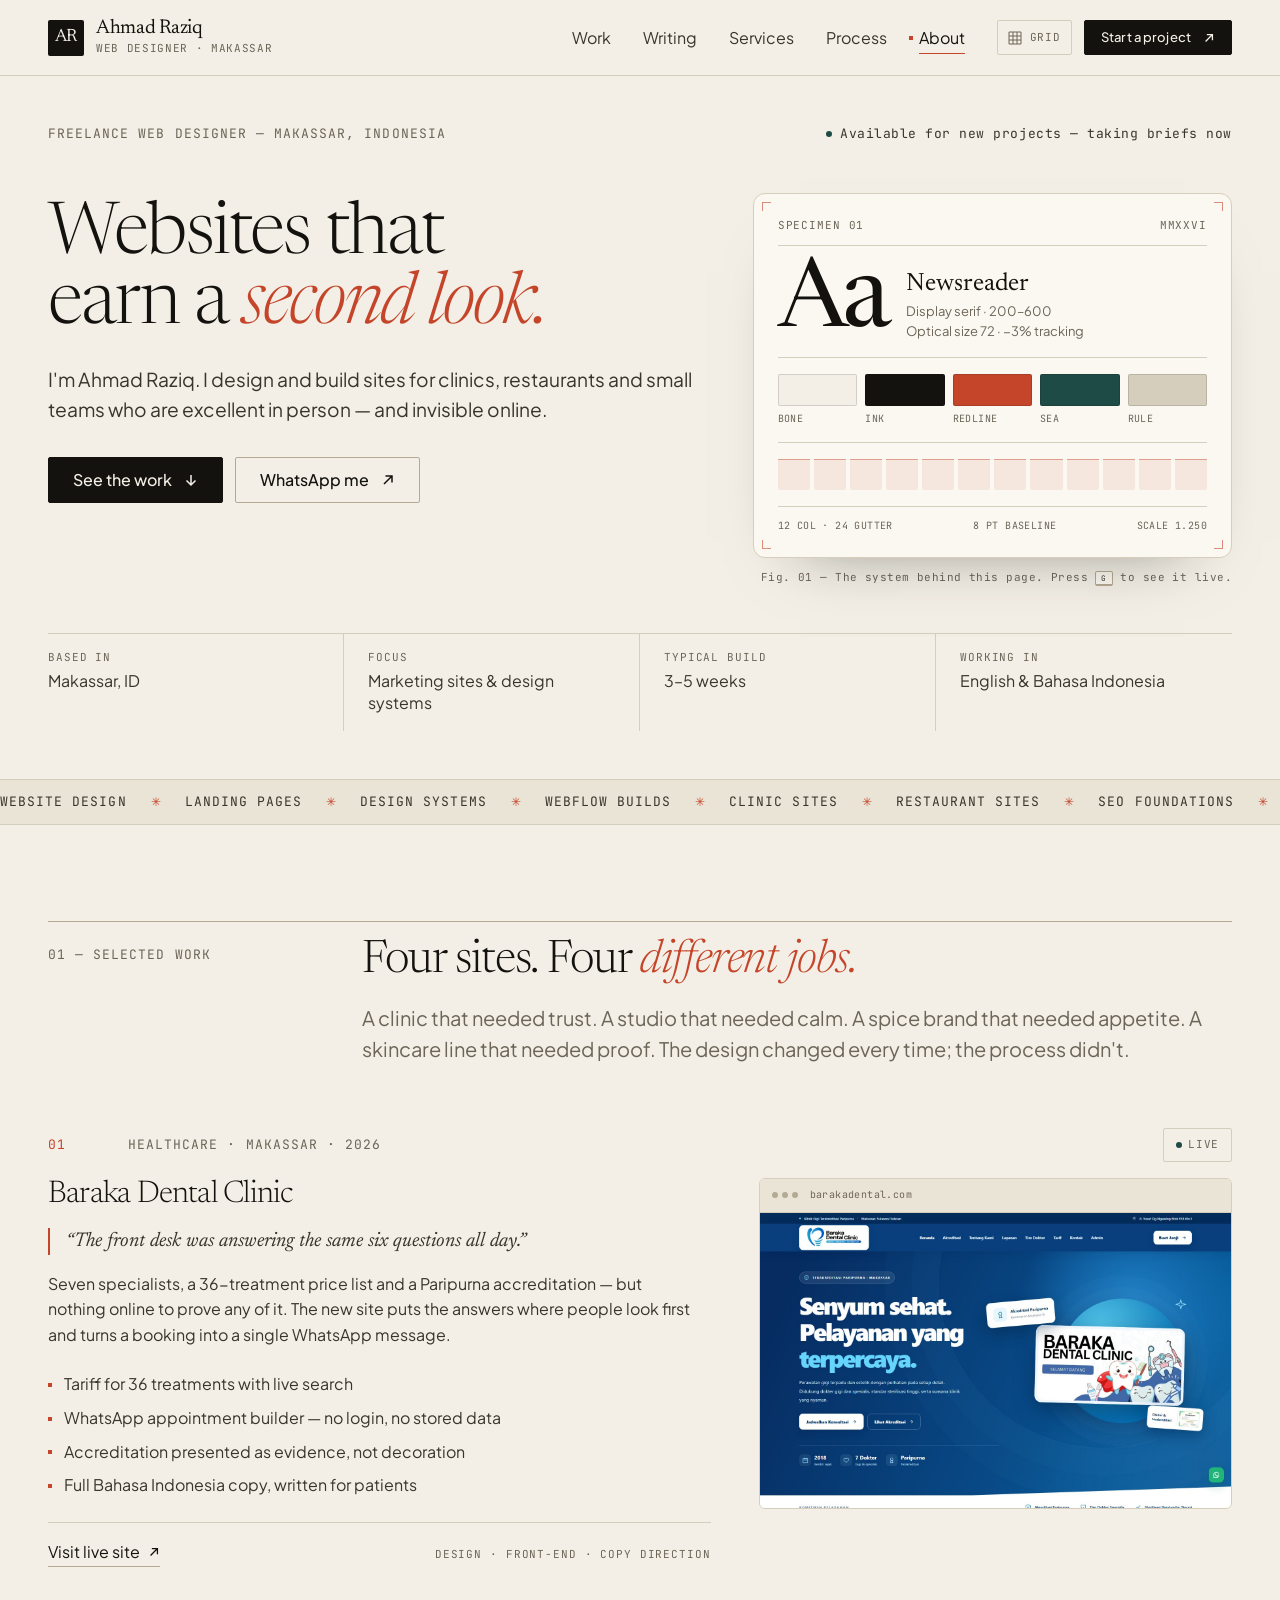
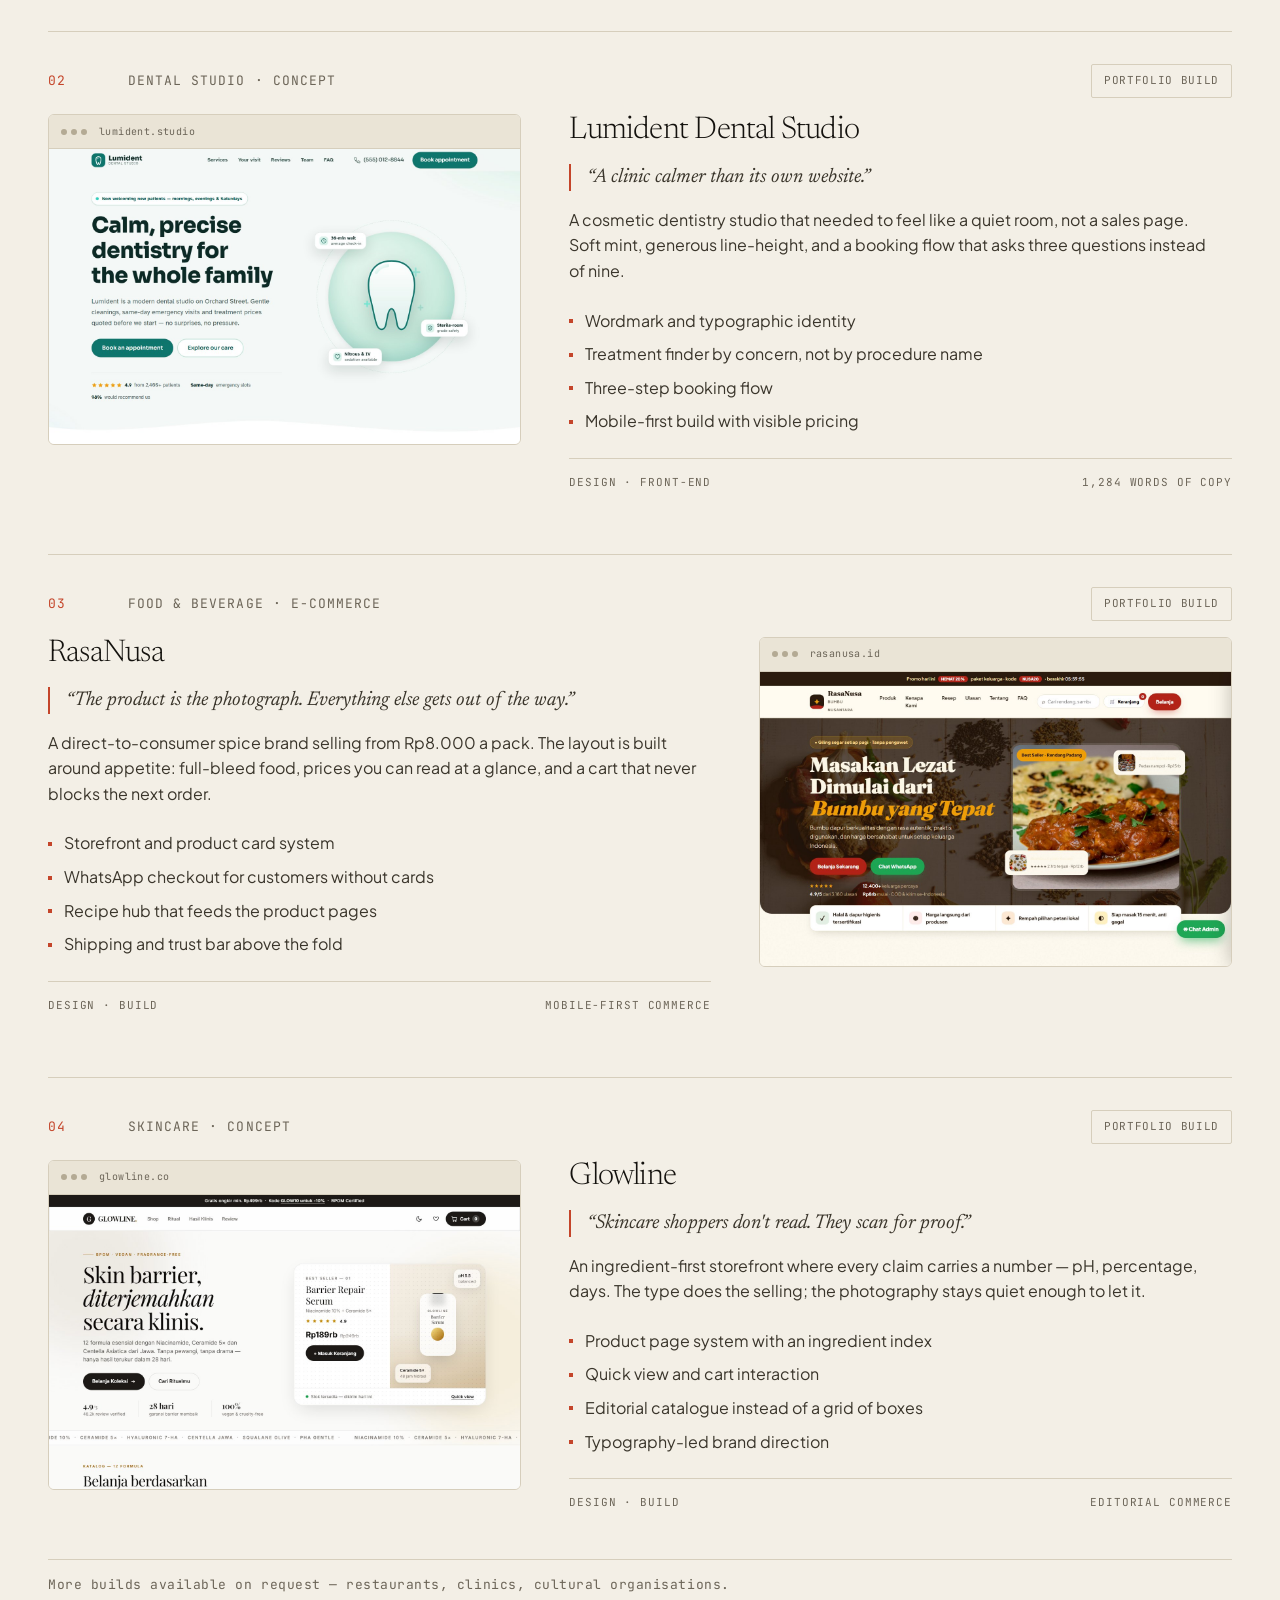
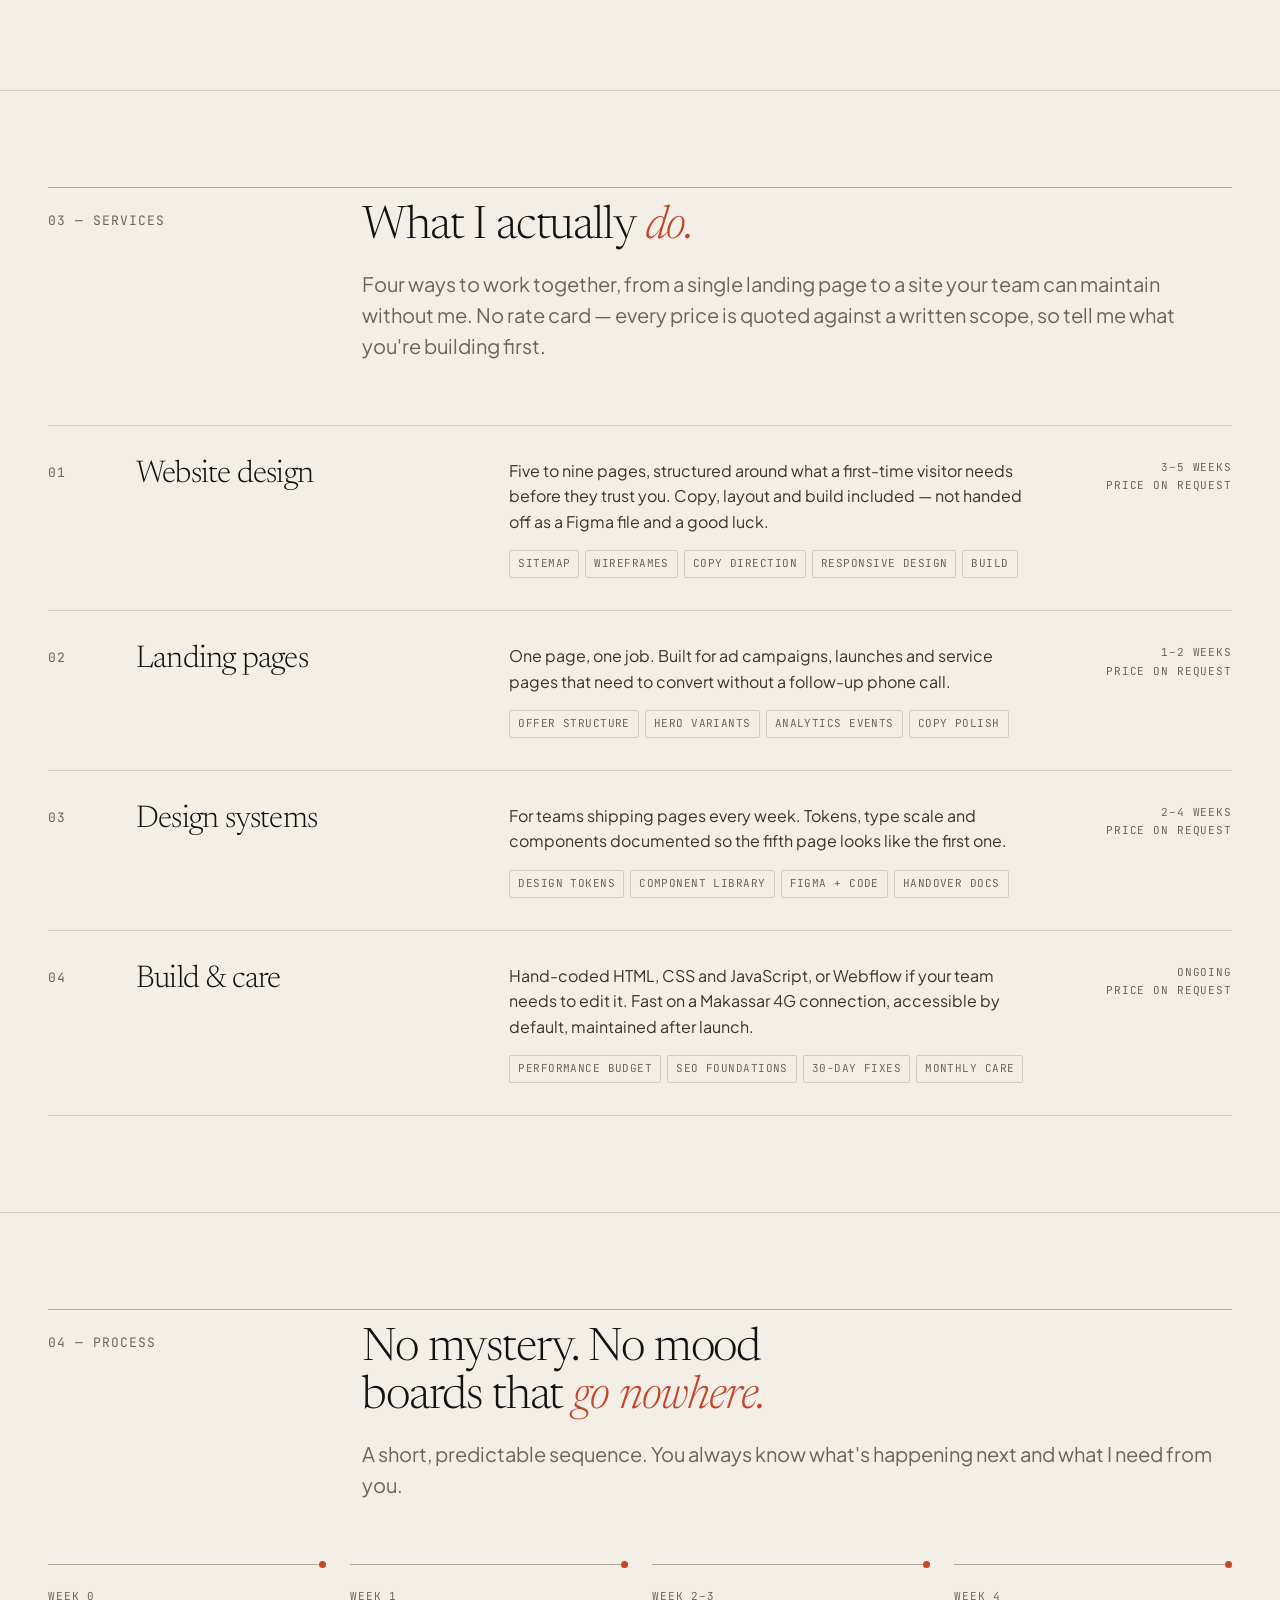
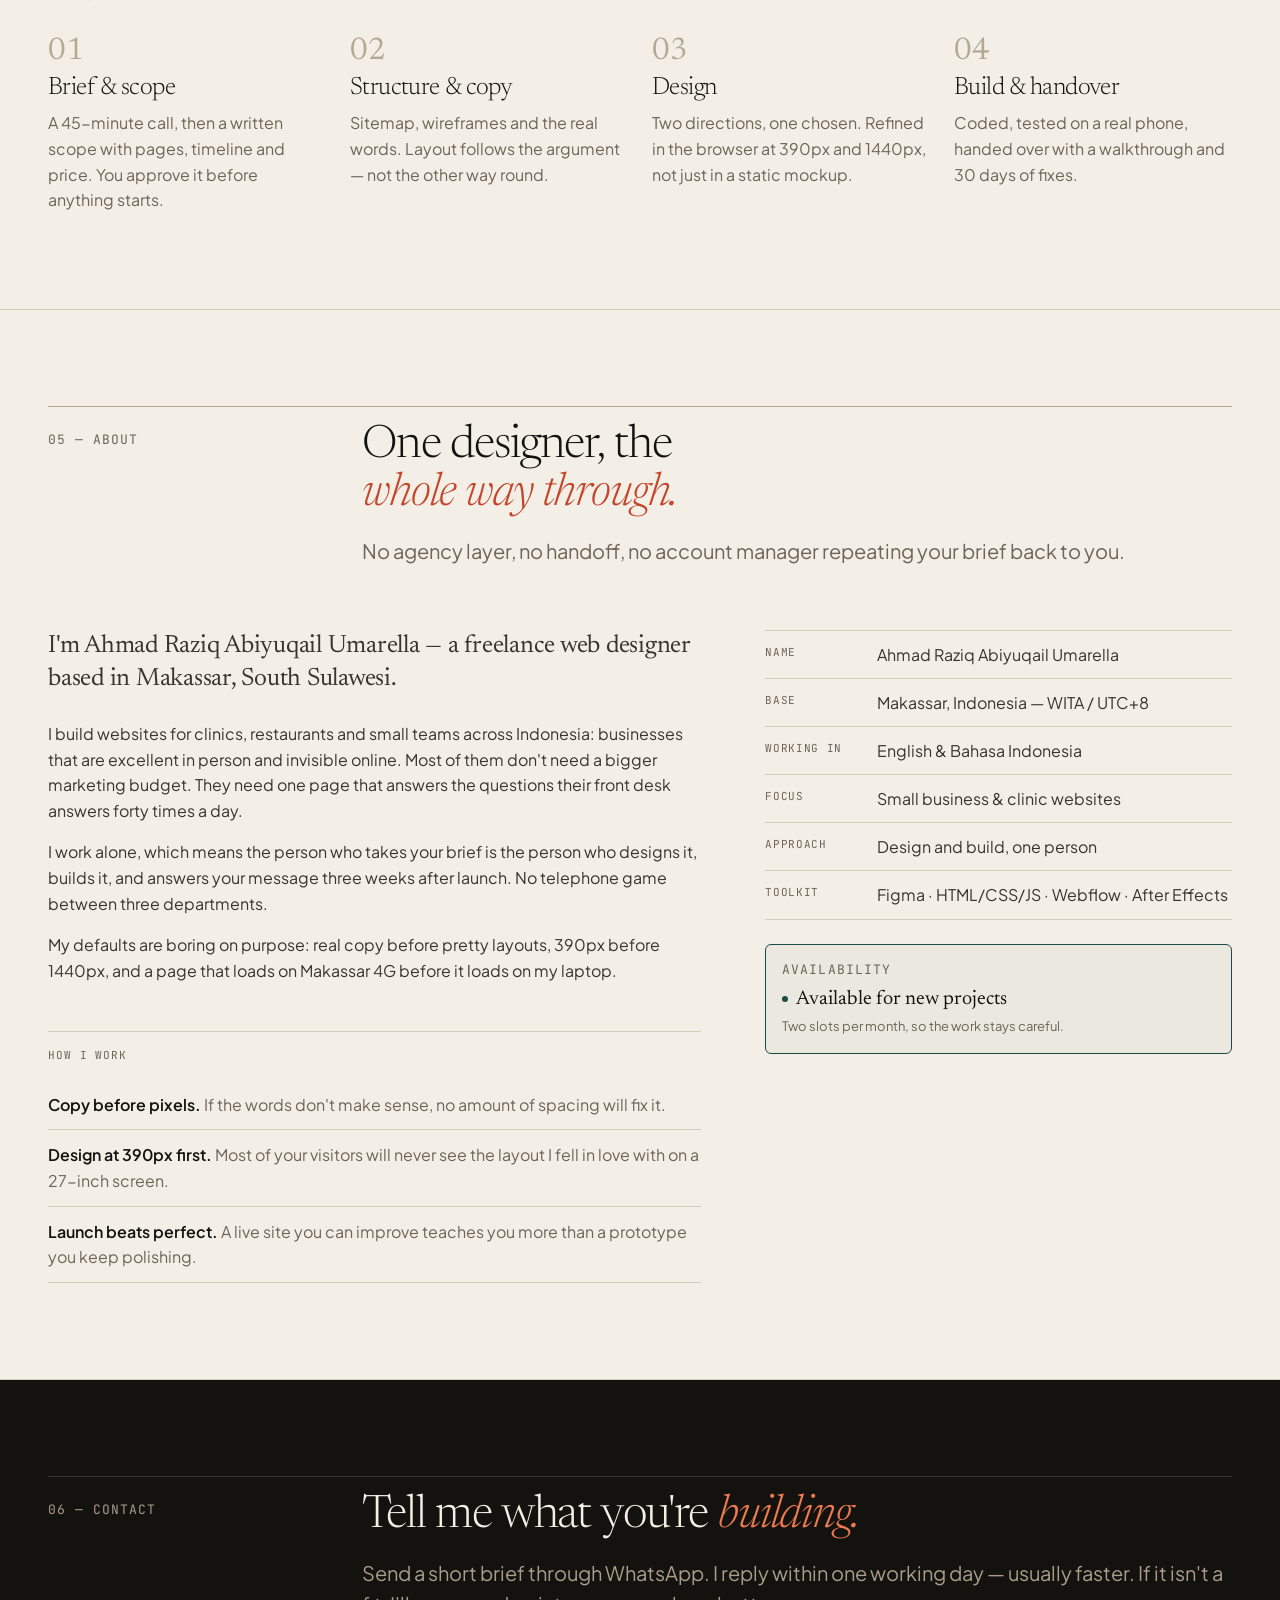
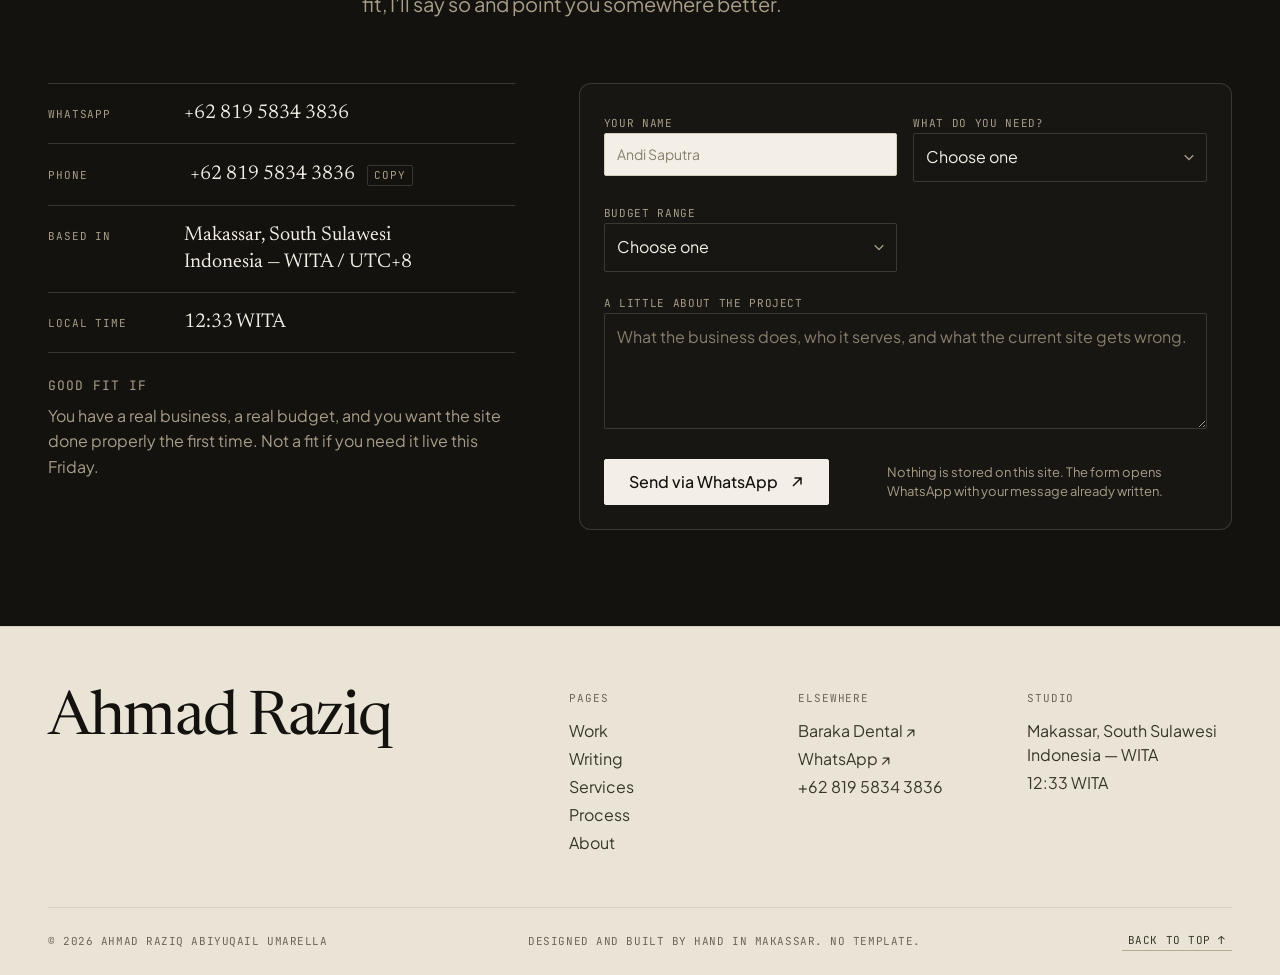
==== commit 76fc9b5d: "Add writing section: markdown engine, article list, reader, and in-browser publisher" ====
--- a/index.html
+++ b/index.html
@@ -42,6 +42,7 @@
 
     <nav class="nav" aria-label="Primary">
       <a href="#work">Work</a>
+      <a href="artikel.html">Writing</a>
       <a href="#services">Services</a>
       <a href="#process">Process</a>
       <a href="#about">About</a>
@@ -70,10 +71,11 @@
     <p class="mono menu__eyebrow">Navigation</p>
     <nav class="menu__nav" aria-label="Mobile">
       <a href="#work"><span class="mono">01</span>Work</a>
-      <a href="#services"><span class="mono">02</span>Services</a>
-      <a href="#process"><span class="mono">03</span>Process</a>
-      <a href="#about"><span class="mono">04</span>About</a>
-      <a href="#contact"><span class="mono">05</span>Contact</a>
+      <a href="artikel.html"><span class="mono">02</span>Writing</a>
+      <a href="#services"><span class="mono">03</span>Services</a>
+      <a href="#process"><span class="mono">04</span>Process</a>
+      <a href="#about"><span class="mono">05</span>About</a>
+      <a href="#contact"><span class="mono">06</span>Contact</a>
     </nav>
     <div class="menu__foot">
       <div>
@@ -168,10 +170,10 @@
   <div class="ticker" aria-hidden="true">
     <div class="ticker__track">
       <span class="ticker__group">
-        <i>Website design</i><b>✳</b><i>Landing pages</i><b>✳</b><i>Design systems</i><b>✳</b><i>Webflow builds</i><b>✳</b><i>Clinic sites</i><b>✳</b><i>Restaurant sites</i><b>✳</b><i>SEO foundations</i><b>✳</b><i>Copy direction</i><b>✳</b>
+        <i>Website design</i><b>✳</b><i>Landing pages</i><b>✳</b><i>Design systems</i><b>✳</b><i>Webflow builds</i><b>✳</b><i>Clinic sites</i><b>✳</b><i>Restaurant sites</i><b>✳</b><i>SEO foundations</i><b>✳</b><i>Copy direction</i><b>✳</b><i>Writing</i><b>✳</b>
       </span>
       <span class="ticker__group">
-        <i>Website design</i><b>✳</b><i>Landing pages</i><b>✳</b><i>Design systems</i><b>✳</b><i>Webflow builds</i><b>✳</b><i>Clinic sites</i><b>✳</b><i>Restaurant sites</i><b>✳</b><i>SEO foundations</i><b>✳</b><i>Copy direction</i><b>✳</b>
+        <i>Website design</i><b>✳</b><i>Landing pages</i><b>✳</b><i>Design systems</i><b>✳</b><i>Webflow builds</i><b>✳</b><i>Clinic sites</i><b>✳</b><i>Restaurant sites</i><b>✳</b><i>SEO foundations</i><b>✳</b><i>Copy direction</i><b>✳</b><i>Writing</i><b>✳</b>
       </span>
     </div>
   </div>
@@ -329,7 +331,7 @@
   <section class="sec" id="services">
     <div class="wrap">
       <header class="sec-head" data-reveal>
-        <p class="mono sec-head__label">02 — Services</p>
+        <p class="mono sec-head__label">03 — Services</p>
         <div class="sec-head__body">
           <h2>What I actually <em>do.</em></h2>
           <p class="lead lead--sm">Four ways to work together, from a single landing page to a site your team can maintain without me. No rate card — every price is quoted against a written scope, so tell me what you're building first.</p>
@@ -384,7 +386,7 @@
   <section class="sec" id="process">
     <div class="wrap">
       <header class="sec-head" data-reveal>
-        <p class="mono sec-head__label">03 — Process</p>
+        <p class="mono sec-head__label">04 — Process</p>
         <div class="sec-head__body">
           <h2>No mystery. No mood boards that <em>go nowhere.</em></h2>
           <p class="lead lead--sm">A short, predictable sequence. You always know what's happening next and what I need from you.</p>
@@ -424,7 +426,7 @@
   <section class="sec" id="about">
     <div class="wrap">
       <header class="sec-head" data-reveal>
-        <p class="mono sec-head__label">04 — About</p>
+        <p class="mono sec-head__label">05 — About</p>
         <div class="sec-head__body">
           <h2>One designer, the <em>whole way through.</em></h2>
           <p class="lead lead--sm">No agency layer, no handoff, no account manager repeating your brief back to you.</p>
@@ -471,7 +473,7 @@
   <section class="sec contact" id="contact">
     <div class="wrap">
       <header class="sec-head sec-head--dark" data-reveal>
-        <p class="mono sec-head__label">05 — Contact</p>
+        <p class="mono sec-head__label">06 — Contact</p>
         <div class="sec-head__body">
           <h2>Tell me what you're <em>building.</em></h2>
           <p class="lead lead--sm">Send a short brief through WhatsApp. I reply within one working day — usually faster. If it isn't a fit, I'll say so and point you somewhere better.</p>
@@ -572,6 +574,7 @@
         <div>
           <p class="mono">Pages</p>
           <a href="#work">Work</a>
+          <a href="artikel.html">Writing</a>
           <a href="#services">Services</a>
           <a href="#process">Process</a>
           <a href="#about">About</a>
--- a/styles.css
+++ b/styles.css
@@ -635,6 +635,8 @@
   padding-block: 96px;
   scroll-margin-top: var(--header);
 }
+/* Pages that open straight under the fixed header (Writing, article). */
+.sec--top { padding-top: calc(var(--header) + 32px); }
 .sec + .sec { border-top: 1px solid var(--border); }
 
 .sec-head {
@@ -1214,6 +1216,8 @@
   .footer__nav { grid-template-columns: 1fr 1fr; gap: 24px; }
   .footer__bottom { flex-direction: column; align-items: flex-start; gap: 8px; }
 
+}
+
 @media (max-width: 720px) {
   .grid-badge { left: 50%; transform: translateX(-50%); bottom: 16px; }
   .grid-overlay__cols { grid-template-columns: repeat(4, 1fr); gap: 16px; }
@@ -1241,3 +1245,360 @@
   .ticker__track { animation: none; transform: none; }
   .status__dot { animation: none; box-shadow: none; }
 }
+
+
+/* ---------- 12. Writing ---------- */
+.writing-tools {
+  display: flex;
+  align-items: center;
+  justify-content: space-between;
+  flex-wrap: wrap;
+  gap: 16px;
+  padding: 24px 0;
+  border-top: 1px solid var(--border);
+  border-bottom: 1px solid var(--border);
+}
+.chips { display: flex; flex-wrap: wrap; gap: 8px; }
+.chip {
+  font-family: var(--mono);
+  font-size: 11px;
+  letter-spacing: 0.06em;
+  text-transform: uppercase;
+  padding: 7px 12px;
+  background: var(--surface);
+  border: 1px solid var(--border);
+  border-radius: var(--r1);
+  color: var(--text-muted);
+  cursor: pointer;
+  transition: color 0.15s, background 0.15s, border-color 0.15s;
+}
+.chip:hover { color: var(--text); border-color: var(--text-muted); }
+.chip.is-on { background: var(--text); border-color: var(--text); color: var(--surface); }
+.search {
+  flex: 1 1 220px;
+  max-width: 320px;
+  padding: 9px 12px;
+  font: inherit;
+  font-size: 14px;
+  background: var(--surface);
+  border: 1px solid var(--border);
+  border-radius: var(--r1);
+}
+.search:focus-visible { outline: 2px solid var(--teal); outline-offset: 1px; }
+
+.art-list { border-bottom: 1px solid var(--border); }
+.art-row {
+  display: grid;
+  grid-template-columns: 132px 1fr auto auto;
+  gap: 24px;
+  align-items: baseline;
+  padding: 32px 0;
+  border-bottom: 1px solid var(--border);
+  text-decoration: none;
+  color: inherit;
+}
+.art-row:last-child { border-bottom: 0; }
+.art-row:hover .art-row__title { color: var(--accent); }
+.art-row__date {
+  font-family: var(--mono);
+  font-size: 12px;
+  letter-spacing: 0.06em;
+  color: var(--text-muted);
+}
+.art-row__title {
+  font-family: var(--display);
+  font-weight: 400;
+  font-size: var(--fs-25);
+  line-height: 1.2;
+  margin: 0 0 8px;
+  transition: color 0.15s;
+}
+.art-row__excerpt { margin: 0; color: var(--text-muted); max-width: 62ch; }
+.art-row__foot {
+  display: flex;
+  flex-wrap: wrap;
+  align-items: center;
+  gap: 8px;
+  margin-top: 16px;
+}
+.tag {
+  font-family: var(--mono);
+  font-size: 10px;
+  letter-spacing: 0.08em;
+  text-transform: uppercase;
+  color: var(--text-muted);
+  border: 1px solid var(--border);
+  border-radius: var(--r1);
+  padding: 4px 8px;
+}
+.art-row__mins {
+  font-family: var(--mono);
+  font-size: 11px;
+  color: var(--text-muted);
+  white-space: nowrap;
+}
+.art-row__arrow {
+  font-family: var(--mono);
+  font-size: 13px;
+  color: var(--text-muted);
+  transition: transform 0.15s, color 0.15s;
+}
+.art-row:hover .art-row__arrow { transform: translateX(4px); color: var(--accent); }
+
+.state {
+  padding: 48px 0;
+  color: var(--text-muted);
+  font-family: var(--mono);
+  font-size: 13px;
+  letter-spacing: 0.04em;
+}
+
+/* ---------- 13. Article reader ---------- */
+.readbar {
+  position: fixed;
+  top: var(--header);
+  left: 0;
+  height: 3px;
+  width: 0;
+  background: var(--accent);
+  z-index: 95;
+}
+.art { max-width: 70ch; margin: 0 auto; }
+.art__kicker {
+  display: flex;
+  flex-wrap: wrap;
+  align-items: center;
+  gap: 12px;
+  font-family: var(--mono);
+  font-size: 12px;
+  letter-spacing: 0.08em;
+  text-transform: uppercase;
+  color: var(--text-muted);
+  margin-bottom: 24px;
+}
+.art__title {
+  font-family: var(--display);
+  font-weight: 400;
+  font-size: var(--fs-61);
+  line-height: 1.08;
+  letter-spacing: -0.02em;
+  margin: 0 0 24px;
+}
+.art__dek {
+  font-family: var(--display);
+  font-style: italic;
+  font-size: var(--fs-20);
+  line-height: 1.5;
+  color: var(--text-muted);
+  margin: 0 0 48px;
+}
+.art__rule { height: 1px; background: var(--border); margin-bottom: 48px; }
+
+.prose { font-size: var(--fs-20); line-height: 1.75; color: var(--text); }
+.prose > *:first-child { margin-top: 0; }
+.prose h2 {
+  font-family: var(--display);
+  font-weight: 400;
+  font-size: var(--fs-31);
+  line-height: 1.2;
+  letter-spacing: -0.01em;
+  margin: 48px 0 16px;
+}
+.prose h3 {
+  font-family: var(--display);
+  font-weight: 400;
+  font-size: var(--fs-20);
+  margin: 32px 0 12px;
+}
+.prose h4 {
+  font-family: var(--sans);
+  font-weight: 600;
+  font-size: var(--fs-16);
+  margin: 24px 0 8px;
+}
+.prose p { margin: 0 0 24px; }
+.prose ul, .prose ol { margin: 0 0 24px; padding-left: 24px; }
+.prose li { margin-bottom: 10px; }
+.prose li::marker { color: var(--accent); }
+.prose blockquote {
+  margin: 32px 0;
+  padding: 4px 0 4px 24px;
+  border-left: 3px solid var(--accent);
+  font-family: var(--display);
+  font-style: italic;
+  font-size: var(--fs-20);
+  line-height: 1.5;
+}
+.prose blockquote p { margin: 0; }
+.prose a {
+  color: var(--accent);
+  text-decoration: underline;
+  text-underline-offset: 3px;
+  text-decoration-thickness: 1px;
+}
+.prose strong { font-weight: 600; }
+.prose hr { border: 0; border-top: 1px solid var(--border); margin: 48px 0; }
+.prose img {
+  display: block;
+  width: 100%;
+  height: auto;
+  margin: 32px 0;
+  border: 1px solid var(--border);
+  border-radius: var(--r2);
+}
+.prose code {
+  font-family: var(--mono);
+  font-size: 0.86em;
+  background: var(--surface-raised);
+  border: 1px solid var(--border);
+  border-radius: var(--r1);
+  padding: 2px 6px;
+}
+.prose pre {
+  margin: 32px 0;
+  padding: 16px;
+  background: var(--surface-raised);
+  border: 1px solid var(--border);
+  border-radius: var(--r2);
+  overflow-x: auto;
+}
+.prose pre code {
+  background: none;
+  border: 0;
+  padding: 0;
+  font-size: 13px;
+  line-height: 1.7;
+}
+
+.art__foot {
+  display: flex;
+  flex-wrap: wrap;
+  align-items: center;
+  justify-content: space-between;
+  gap: 16px;
+  margin-top: 64px;
+  padding-top: 24px;
+  border-top: 1px solid var(--border);
+}
+
+/* ---------- 14. Editor ---------- */
+.gate {
+  max-width: 620px;
+  margin: 0 auto;
+  padding: 32px;
+  border: 1px solid var(--border);
+  border-radius: var(--r3);
+  background: var(--surface);
+}
+.gate h2 { font-family: var(--display); font-weight: 400; font-size: var(--fs-25); margin: 0 0 12px; }
+.gate p { color: var(--text-muted); margin: 0 0 16px; }
+.gate ol { color: var(--text-muted); padding-left: 20px; margin: 0 0 24px; }
+.gate li { margin-bottom: 8px; }
+.gate a { color: var(--accent); }
+
+.editor { display: grid; grid-template-columns: 1fr 1fr; gap: 24px; align-items: start; }
+.pane {
+  border: 1px solid var(--border);
+  border-radius: var(--r2);
+  background: var(--surface);
+  overflow: hidden;
+}
+.pane__bar {
+  display: flex;
+  align-items: center;
+  justify-content: space-between;
+  gap: 12px;
+  padding: 12px 16px;
+  border-bottom: 1px solid var(--border);
+  background: var(--surface-raised);
+  font-family: var(--mono);
+  font-size: 11px;
+  letter-spacing: 0.08em;
+  text-transform: uppercase;
+  color: var(--text-muted);
+}
+.pane__body { padding: 16px; }
+.editor textarea {
+  display: block;
+  width: 100%;
+  min-height: 460px;
+  padding: 16px;
+  font-family: var(--mono);
+  font-size: 13px;
+  line-height: 1.7;
+  color: var(--text);
+  background: var(--surface);
+  border: 1px solid var(--border);
+  border-radius: var(--r1);
+  resize: vertical;
+}
+.editor textarea:focus-visible { outline: 2px solid var(--teal); outline-offset: 1px; }
+.fields { display: grid; grid-template-columns: 1fr 1fr; gap: 16px; margin-bottom: 16px; }
+.field { display: block; }
+.field--wide { grid-column: 1 / -1; }
+.field > span {
+  display: block;
+  font-family: var(--mono);
+  font-size: 10px;
+  letter-spacing: 0.08em;
+  text-transform: uppercase;
+  color: var(--text-muted);
+  margin-bottom: 6px;
+}
+.field input {
+  width: 100%;
+  padding: 9px 12px;
+  font: inherit;
+  font-size: 14px;
+  background: var(--surface);
+  border: 1px solid var(--border);
+  border-radius: var(--r1);
+}
+.field input:focus-visible { outline: 2px solid var(--teal); outline-offset: 1px; }
+.toolbar { display: flex; flex-wrap: wrap; gap: 6px; margin-bottom: 12px; }
+.tbtn {
+  font-family: var(--mono);
+  font-size: 11px;
+  letter-spacing: 0.04em;
+  padding: 6px 10px;
+  background: var(--surface);
+  border: 1px solid var(--border);
+  border-radius: var(--r1);
+  color: var(--text-muted);
+  cursor: pointer;
+}
+.tbtn:hover { color: var(--text); border-color: var(--text-muted); }
+.actions { display: flex; flex-wrap: wrap; align-items: center; gap: 12px; margin-top: 24px; }
+.log {
+  margin-top: 16px;
+  padding: 12px 14px;
+  font-family: var(--mono);
+  font-size: 12px;
+  line-height: 1.7;
+  color: var(--text-muted);
+  background: var(--surface-raised);
+  border: 1px solid var(--border);
+  border-radius: var(--r1);
+  white-space: pre-wrap;
+  min-height: 44px;
+}
+.log.is-ok { color: var(--teal); }
+.log.is-err { color: var(--accent); }
+.hint { font-family: var(--mono); font-size: 11px; color: var(--text-muted); }
+
+/* ---------- 15. Writing responsive ---------- */
+@media (max-width: 900px) {
+  .editor { grid-template-columns: 1fr; }
+}
+@media (max-width: 720px) {
+  .art-row { grid-template-columns: 1fr; gap: 8px; }
+  .art-row__mins { order: 4; }
+  .art-row__arrow { display: none; }
+  .sec--top { padding-top: calc(var(--header) + 24px); }
+  .art__title { font-size: var(--fs-39); }
+  .prose { font-size: var(--fs-16); }
+  .prose h2 { font-size: var(--fs-25); }
+  .prose blockquote { font-size: var(--fs-20); }
+  .fields { grid-template-columns: 1fr; }
+  .gate { padding: 24px; }
+}
